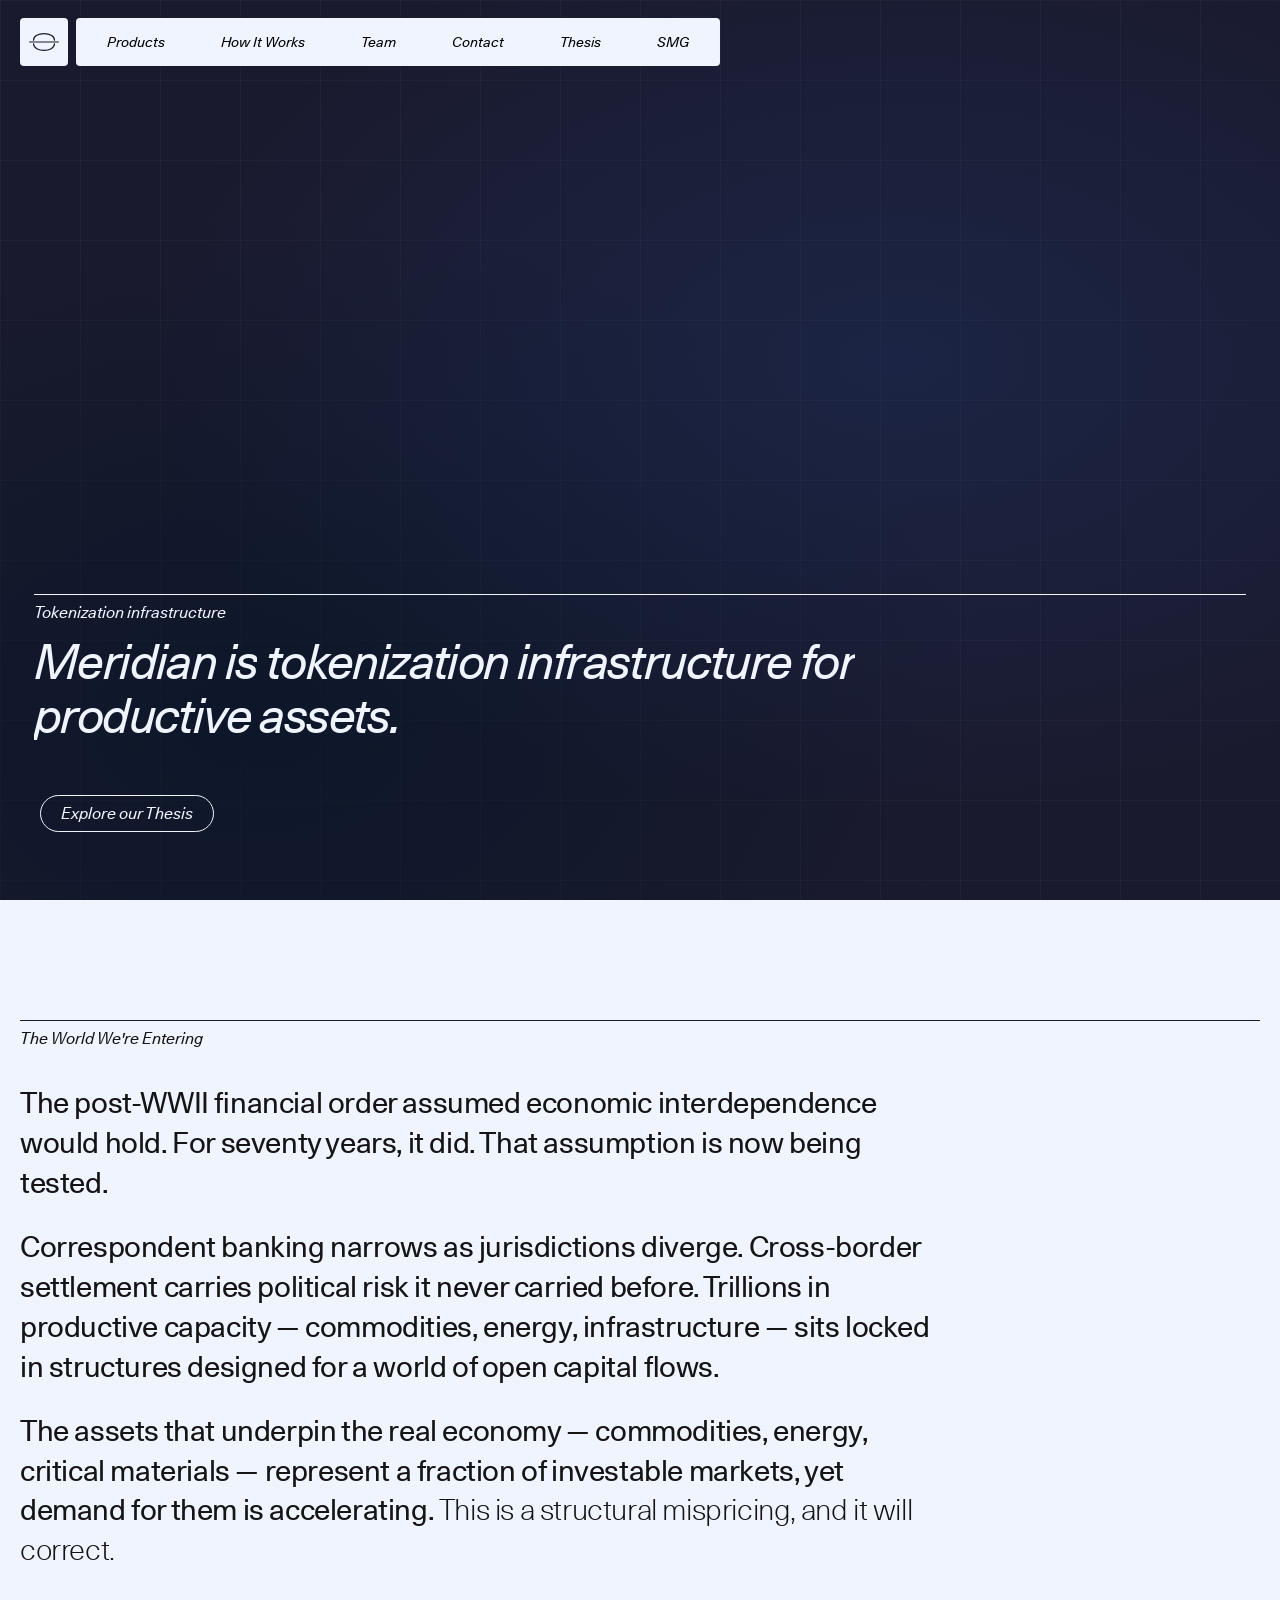
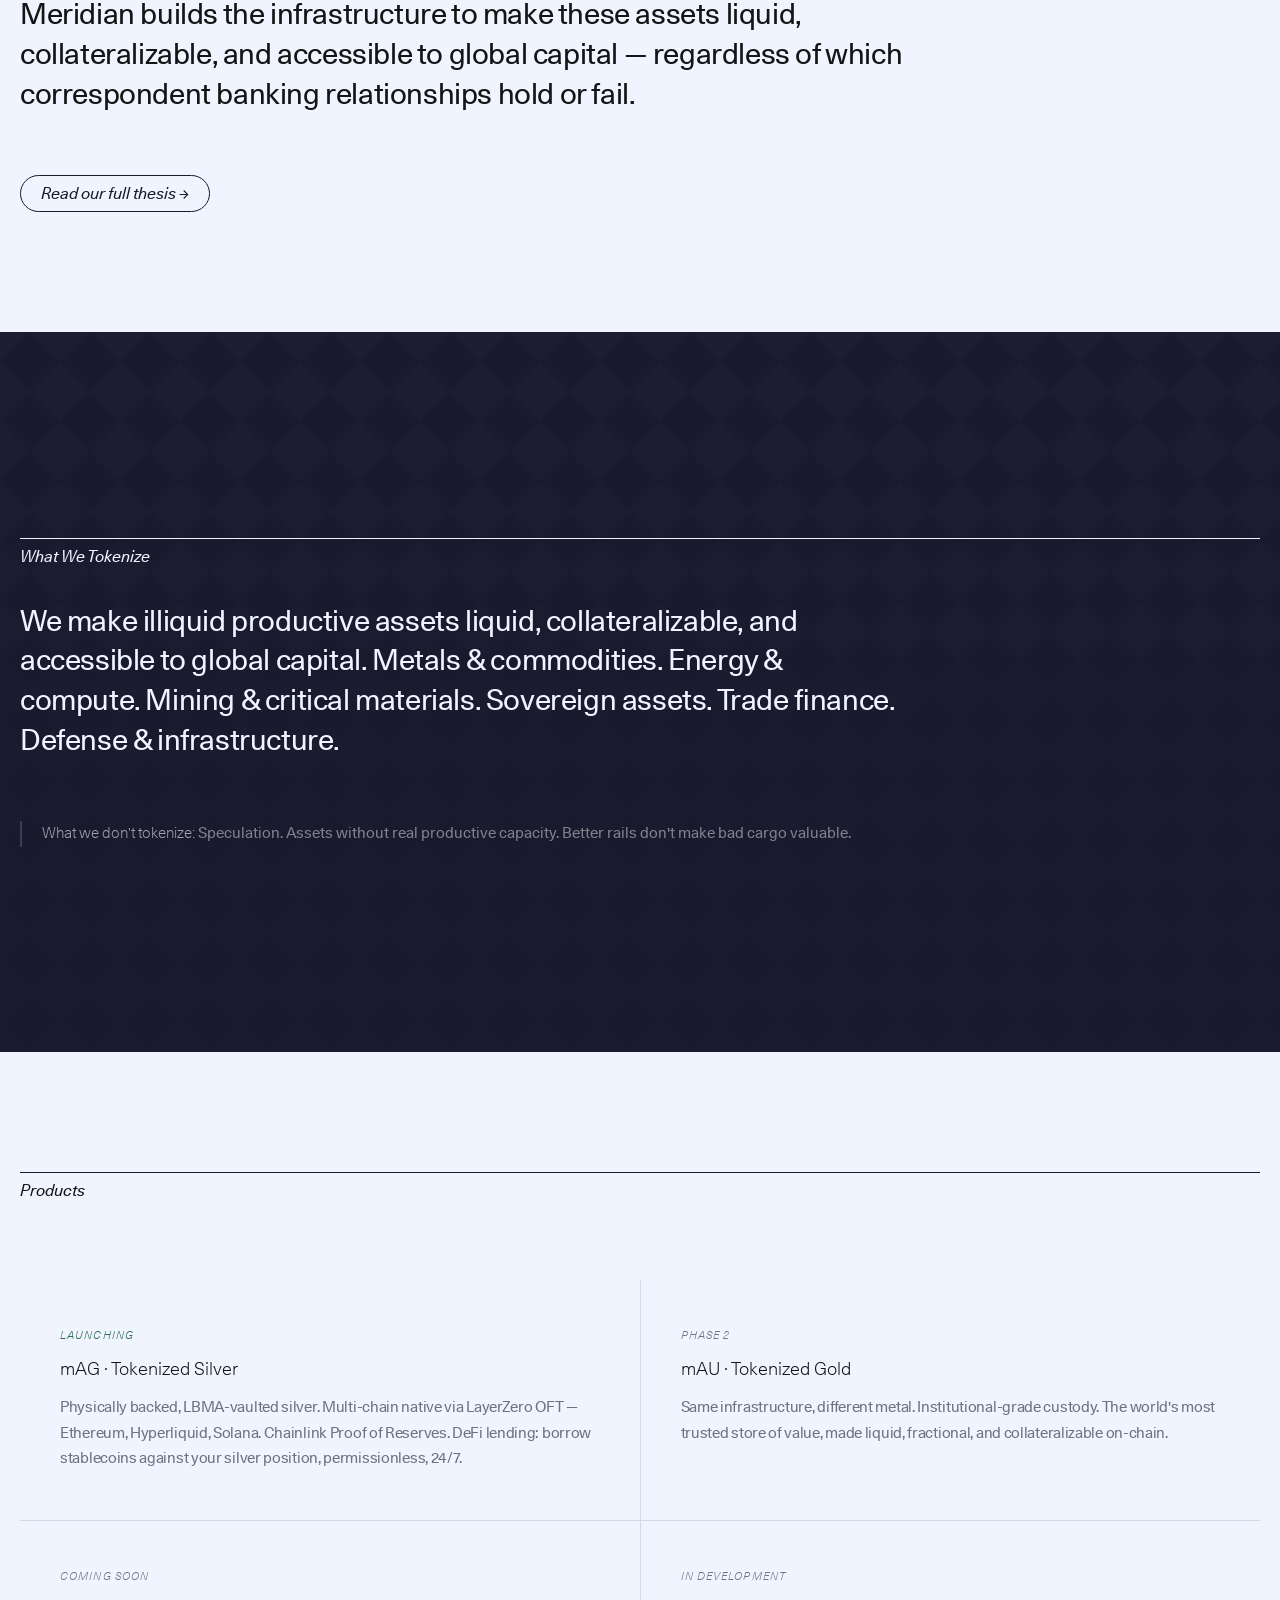
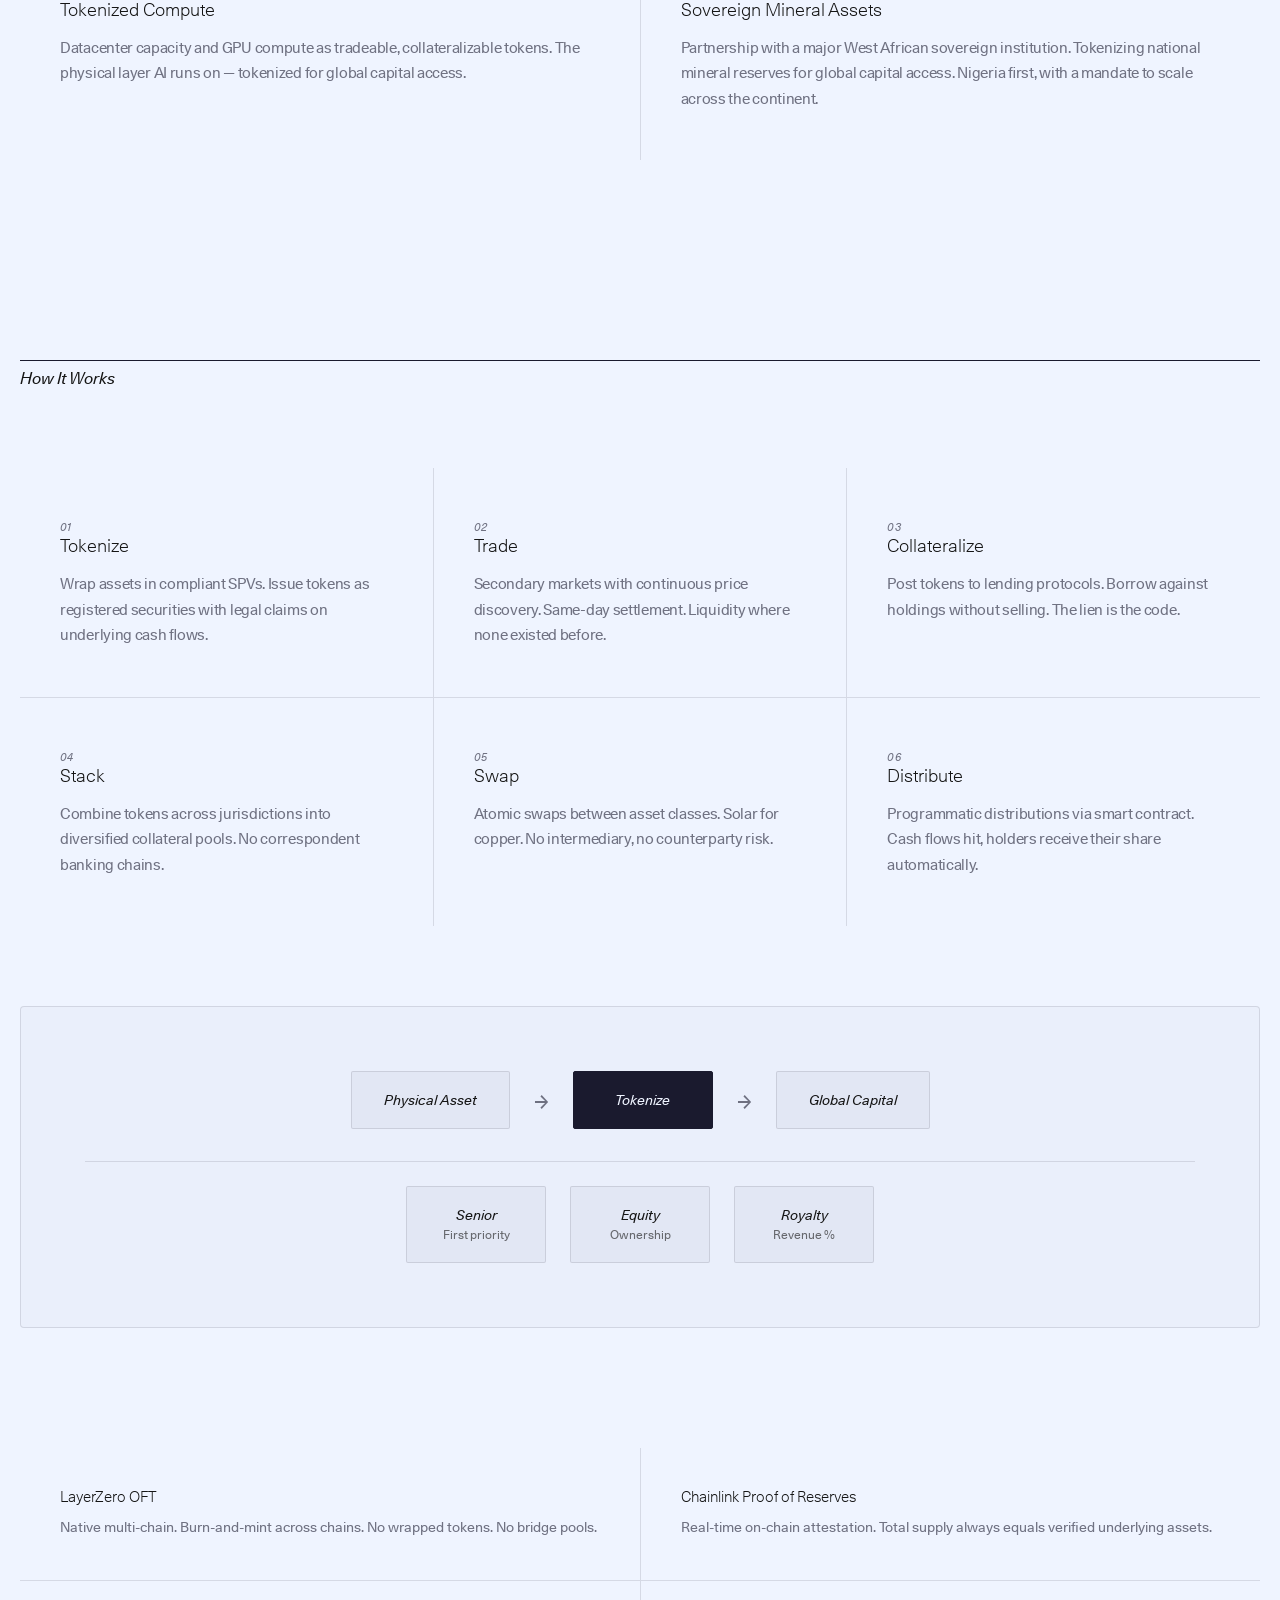
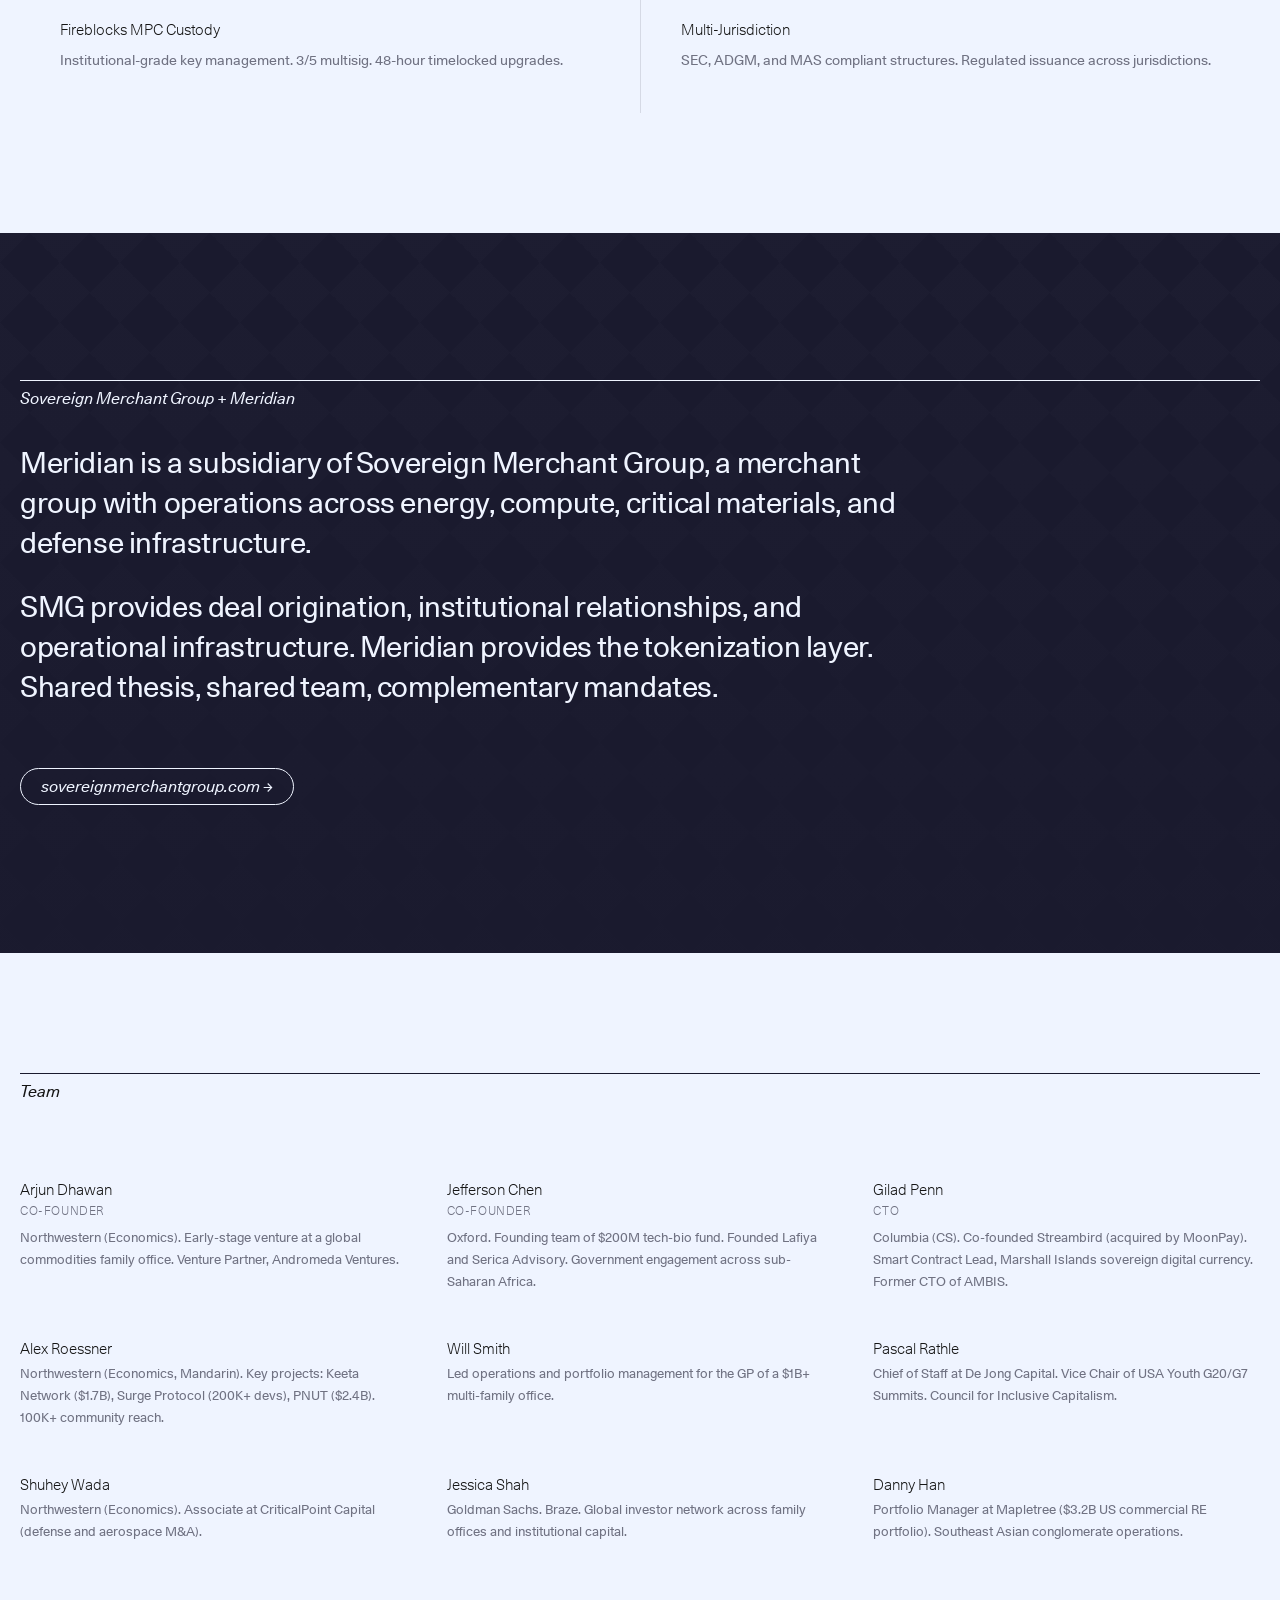
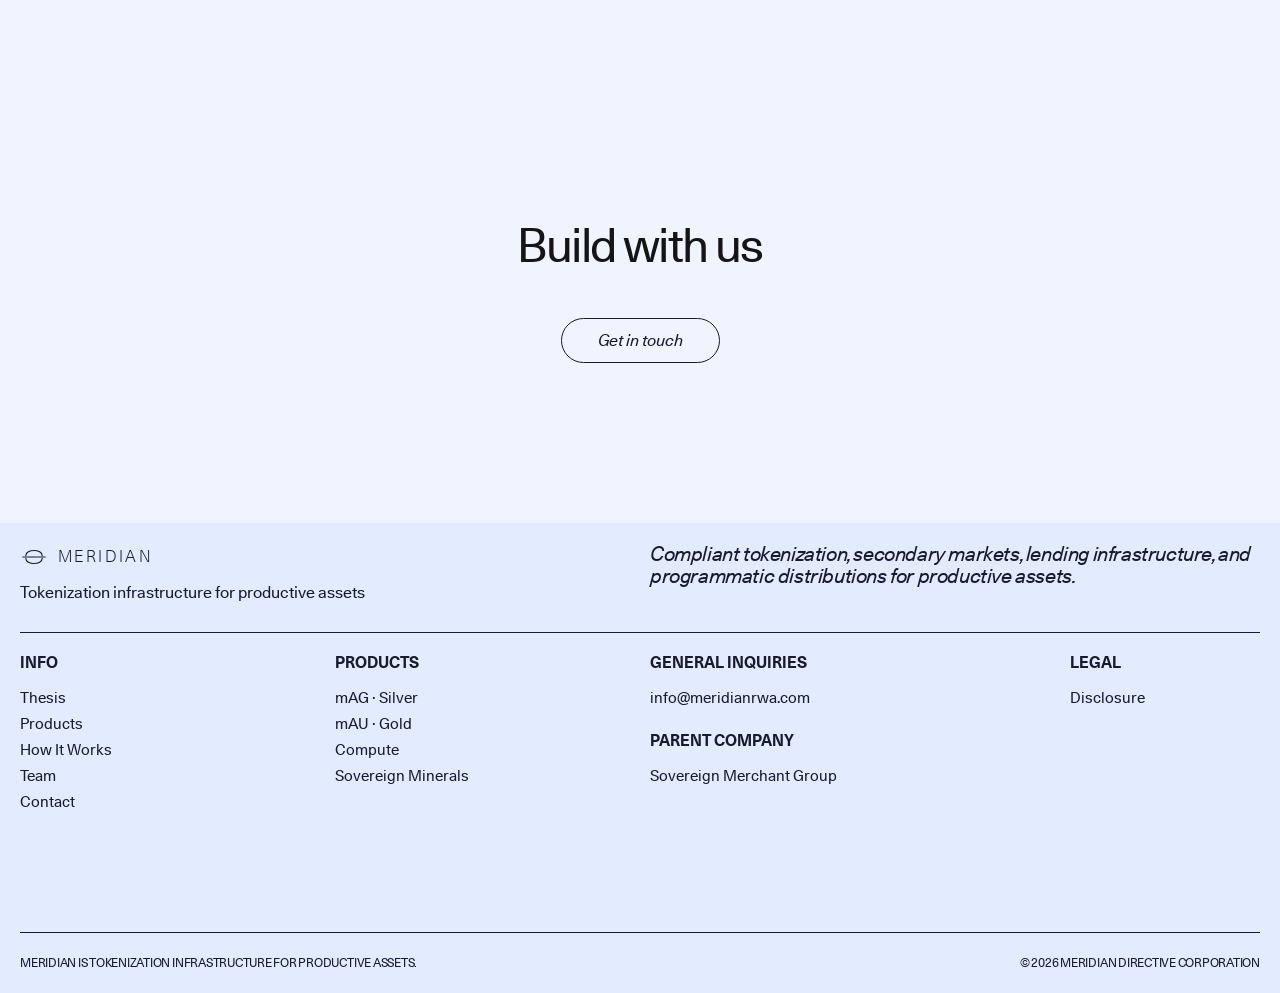
==== index.html @ 25b35306 "Revert hero to original Hypersphere style" ====
<!DOCTYPE html>
<html lang="en">
<head>
  <meta charset="UTF-8">
  <meta name="viewport" content="width=device-width, initial-scale=1.0">
  <title>Meridian — Tokenization Infrastructure for Productive Assets</title>
  <meta name="description" content="Tokenization infrastructure for productive assets. Metals, energy, compute, sovereign minerals.">
  <link rel="icon" type="image/png" sizes="32x32" href="favicon-32.png">
  <link rel="icon" type="image/png" sizes="16x16" href="favicon-16.png">
  <link rel="apple-touch-icon" sizes="180x180" href="apple-touch-icon.png">
  <style>
    /* ============================================
       FONTS — Unica 77
       ============================================ */
    @font-face { font-family: 'Unica77'; src: url('fonts/0996a2a352994ed0-s.p.woff2') format('woff2'); font-weight: 100; font-style: normal; font-display: swap; }
    @font-face { font-family: 'Unica77'; src: url('fonts/d5dada0ac482209b-s.p.woff2') format('woff2'); font-weight: 200; font-style: normal; font-display: swap; }
    @font-face { font-family: 'Unica77'; src: url('fonts/47bad734875a3c19-s.p.woff2') format('woff2'); font-weight: 300; font-style: normal; font-display: swap; }
    @font-face { font-family: 'Unica77'; src: url('fonts/66250c15a2a1c344-s.p.woff2') format('woff2'); font-weight: 400; font-style: normal; font-display: swap; }
    @font-face { font-family: 'Unica77'; src: url('fonts/e1d74c7d0918b0fb-s.p.woff2') format('woff2'); font-weight: 500; font-style: normal; font-display: swap; }
    @font-face { font-family: 'Unica77'; src: url('fonts/de2ef234a4f8c130-s.p.woff2') format('woff2'); font-weight: 600; font-style: normal; font-display: swap; }
    @font-face { font-family: 'Unica77'; src: url('fonts/9a5efdc67b5dbec6-s.p.woff2') format('woff2'); font-weight: 700; font-style: normal; font-display: swap; }
    @font-face { font-family: 'Unica77'; src: url('fonts/8b2ebf7941874321-s.p.woff2') format('woff2'); font-weight: 800; font-style: normal; font-display: swap; }

    /* ============================================
       CSS VARIABLES
       ============================================ */
    :root {
      --color-bg: #eff4ff;
      --color-bg-alt: #e2ebff;
      --color-accent: #1a1a2e;
      --color-accent-light: rgba(26, 26, 46, 0.15);
      --color-text: #151515;
      --color-text-secondary: rgba(26, 26, 46, 0.6);
      --color-white: #eff4ff;
      --color-border: rgba(26, 26, 46, 0.12);
      --z-header: 10;
    }

    /* ============================================
       RESET & BASE
       ============================================ */
    *, *::before, *::after { margin: 0; padding: 0; box-sizing: border-box; }
    html { font-size: 16px; scroll-behavior: smooth; -webkit-text-size-adjust: 100%; }
    body {
      font-family: 'Unica77', -apple-system, BlinkMacSystemFont, 'Segoe UI', sans-serif;
      background-color: var(--color-bg);
      color: var(--color-text);
      -webkit-font-smoothing: antialiased;
      -moz-osx-font-smoothing: grayscale;
      font-feature-settings: "calt" 1, "rlig" 1, "kern" 1, "liga" 1;
      overflow-x: hidden;
    }
    ::selection { background: var(--color-accent-light); }
    a { color: inherit; text-decoration: none; }
    ul, ol { list-style: none; }
    img, svg { display: block; max-width: 100%; }

    /* ============================================
       LOADER
       ============================================ */
    .loader {
      z-index: 100; opacity: 1; position: fixed; top: 0; left: 0;
      width: 100%; height: 100%; background-color: var(--color-bg);
      pointer-events: all; transition: opacity 0.4s ease-in-out;
    }
    .loader.loaded { pointer-events: none; opacity: 0; }

    /* ============================================
       NAVIGATION (Hypersphere-style)
       ============================================ */
    .header-cont {
      z-index: var(--z-header); top: 18px; left: 20px; right: 20px;
      position: fixed; display: flex; justify-content: space-between;
      max-width: calc(100vw - 40px);
    }
    nav.navigation {
      width: 100%; line-height: 90%; text-transform: capitalize;
      display: flex; mix-blend-mode: difference; gap: 0.5rem;
      font-size: 14px; opacity: 0; transform: translateY(-30%);
      animation: navSlideIn 0.6s ease forwards; animation-delay: 0.8s;
    }
    @keyframes navSlideIn { to { opacity: 1; transform: translateY(0); } }

    .logo-holder a { display: flex; align-items: center; gap: 0; }
    .logo-box {
      height: 48px; width: 48px; display: flex; align-items: center;
      justify-content: center; background: var(--color-white);
      border-radius: 4px; overflow: hidden;
    }
    .logo-box svg { width: 36px; height: 36px; }

    .nav-list {
      display: flex; padding: 3px; border-radius: 4px;
      background: var(--color-white); position: relative;
    }
    .nav-list li {
      position: relative; z-index: 10; margin-right: 0; border-radius: 4px;
      color: #000; transition: color 0.3s ease-in-out, background 0.3s ease-in-out;
    }
    .nav-list li:hover { color: var(--color-white); background: rgba(0,0,0,0.2); transition: unset; }
    .nav-list li a {
      height: 42px; padding: 0 28px; border-radius: 4px;
      display: flex; align-items: center; justify-content: center; white-space: nowrap;
    }

    /* ============================================
       HERO SECTION
       ============================================ */
    .hero {
      position: relative; height: 100vh; width: 100%;
      display: flex; flex-direction: column; justify-content: flex-end;
      padding: 0 20px 48px; color: var(--color-white); overflow: hidden;
    }
    .hero-bg {
      position: absolute; top: 0; left: 0; width: 100%; height: 100%;
      z-index: 0; background-color: var(--color-accent);
    }
    .hero-bg::before {
      content: ''; position: absolute; top: 0; left: 0; width: 100%; height: 100%;
      background-image:
        linear-gradient(rgba(255,255,255,0.03) 1px, transparent 1px),
        linear-gradient(90deg, rgba(255,255,255,0.03) 1px, transparent 1px);
      background-size: 80px 80px;
      animation: gridShift 30s linear infinite;
    }
    .hero-bg::after {
      content: ''; position: absolute; top: 0; left: 0; width: 100%; height: 100%;
      background: radial-gradient(ellipse at 70% 40%, rgba(30, 60, 120, 0.3) 0%, transparent 60%),
                  radial-gradient(ellipse at 20% 80%, rgba(10, 22, 40, 0.8) 0%, transparent 50%);
    }
    @keyframes gridShift { 0% { transform: translate(0, 0); } 100% { transform: translate(80px, 80px); } }

    .hero-content { position: relative; z-index: 1; }
    .hero-title-cont { margin-bottom: 48px; }
    .hero-title {
      max-width: 34ch; margin: 14px 14px 18px; font-weight: 400;
      line-height: 100%; letter-spacing: -1.6px; font-size: 34px;
    }
    @media screen and (min-width: 768px) { .hero-title { font-size: calc(2.7083vw + 13.2px); } }
    @media screen and (min-width: 1728px) { .hero-title { font-size: 60px; } }

    .hero-cta {
      display: block; font-weight: 400; font-size: 1rem; width: fit-content;
      white-space: nowrap; padding: 8px 20px; margin: 20px;
      border: 1px solid var(--color-white); border-radius: 2.5rem;
      color: var(--color-white); transition: background 0.3s ease, color 0.3s ease;
    }
    .hero-cta:hover { background: var(--color-white); color: var(--color-accent); }

    .hero-divider { margin-bottom: 1rem; padding: 0 14px; }
    .hero-divider .line {
      width: 100%; height: 1px; background-color: var(--color-white);
      margin-bottom: 0.5rem; transform-origin: left; transform: scaleX(0);
      animation: lineGrow 1s ease forwards; animation-delay: 1s;
    }
    .hero-divider span {
      font-size: 1rem; font-weight: 400; color: var(--color-white);
      opacity: 0; animation: fadeIn 0.6s ease forwards; animation-delay: 1.4s;
    }
    @keyframes lineGrow { to { transform: scaleX(1); } }
    @keyframes fadeIn { to { opacity: 1; } }

    .hero-title .word { display: inline-block; overflow: hidden; }
    .hero-title .word-inner { display: inline-block; transform: translateY(110%); animation: wordSlideUp 0.7s ease forwards; }
    .hero-title .word-inner.d1 { animation-delay: 1.0s; }
    .hero-title .word-inner.d2 { animation-delay: 1.1s; }
    .hero-title .word-inner.d3 { animation-delay: 1.15s; }
    .hero-title .word-inner.d4 { animation-delay: 1.2s; }
    .hero-title .word-inner.d5 { animation-delay: 1.25s; }
    .hero-title .word-inner.d6 { animation-delay: 1.3s; }
    .hero-title .word-inner.d7 { animation-delay: 1.35s; }
    @keyframes wordSlideUp { to { transform: translateY(0); } }

    /* ============================================
       MISSION / THESIS SECTIONS (light bg)
       ============================================ */
    .mission-section { padding: 120px 20px; background-color: var(--color-bg); }
    .mission-grid {
      display: grid; grid-template-columns: repeat(12, 1fr);
      grid-gap: 20px; max-width: 1728px; margin: 0 auto;
    }
    .mission-divider { grid-column: 1 / 13; margin-bottom: 1rem; }
    .mission-divider .line {
      width: 100%; height: 1px; background-color: var(--color-accent);
      margin-bottom: 0.5rem; transform-origin: left; transform: scaleX(0);
      transition: transform 1s ease;
    }
    .mission-divider.visible .line { transform: scaleX(1); }
    .mission-divider span { font-size: 1rem; font-weight: 400; text-transform: capitalize; }

    .mission-text {
      grid-column: 1 / 10; font-size: 20px; font-weight: 300;
      line-height: 140%; letter-spacing: -0.4px; color: var(--color-text);
    }
    @media screen and (min-width: 768px) { .mission-text { font-size: calc(1.6667vw + 7.2px); } }
    @media screen and (min-width: 1728px) { .mission-text { font-size: 36px; } }

    .mission-text p { margin-bottom: 24px; }
    .mission-text p:last-child { margin-bottom: 0; }
    .mission-text strong { font-weight: 500; }

    .mission-cta {
      display: inline-block; font-weight: 400; font-size: 1rem; width: fit-content;
      white-space: nowrap; padding: 8px 20px; margin-top: 20px;
      border: 1px solid var(--color-accent); border-radius: 2.5rem;
      color: var(--color-accent); transition: background 0.3s ease, color 0.3s ease;
    }
    .mission-cta:hover { background: var(--color-accent); color: var(--color-white); }

    /* ============================================
       FULL-BLEED DARK SECTIONS
       ============================================ */
    .image-section {
      position: relative; min-height: 80vh; width: 100%;
      display: flex; align-items: center; color: var(--color-white);
      padding: 100px 20px; overflow: hidden;
    }
    .image-section-bg {
      position: absolute; top: 0; left: 0; width: 100%; height: 100%;
      z-index: 0; background-color: var(--color-accent);
      background-image:
        linear-gradient(135deg, rgba(255,255,255,0.02) 25%, transparent 25%),
        linear-gradient(225deg, rgba(255,255,255,0.02) 25%, transparent 25%),
        linear-gradient(315deg, rgba(255,255,255,0.02) 25%, transparent 25%),
        linear-gradient(45deg, rgba(255,255,255,0.02) 25%, transparent 25%);
      background-size: 60px 60px;
    }
    .image-section-bg::after {
      content: ''; position: absolute; top: 0; left: 0; width: 100%; height: 100%;
      background: linear-gradient(180deg, rgba(26, 26, 46, 0.3) 0%, rgba(26, 26, 46, 0.9) 100%);
    }
    .image-section-content { position: relative; z-index: 1; width: 100%; }
    .image-section .mission-divider .line { background-color: var(--color-white); }
    .image-section .mission-divider span { color: var(--color-white); }
    .image-section .mission-text {
      color: var(--color-white); max-width: 52ch;
      font-size: 20px; font-weight: 300; line-height: 140%;
    }
    @media screen and (min-width: 768px) { .image-section .mission-text { font-size: calc(1.6667vw + 7.2px); } }
    @media screen and (min-width: 1728px) { .image-section .mission-text { font-size: 36px; } }
    .image-section .mission-cta { border-color: var(--color-white); color: var(--color-white); }
    .image-section .mission-cta:hover { background: var(--color-white); color: var(--color-accent); }

    .dont-tokenize {
      grid-column: 1 / 10; margin-top: 40px;
      font-size: 15px; font-weight: 300; color: rgba(255,255,255,0.45);
      line-height: 1.7; border-left: 2px solid rgba(255,255,255,0.15); padding-left: 20px;
    }
    .dont-tokenize strong { font-weight: 500; color: rgba(255,255,255,0.6); }

    /* ============================================
       PRODUCTS GRID (2x2)
       ============================================ */
    .products-section { padding: 120px 20px 80px; background-color: var(--color-bg); }
    .products-header { max-width: 1728px; margin: 0 auto 80px; }
    .products-grid {
      display: grid; grid-template-columns: repeat(2, 1fr);
      gap: 1px; background: var(--color-border);
      max-width: 1728px; margin: 0 auto;
    }
    .product-card {
      background: var(--color-bg); padding: 48px 40px;
      opacity: 0; transform: translateY(30px);
      transition: opacity 0.6s ease, transform 0.6s ease;
    }
    .product-card.visible { opacity: 1; transform: none; }
    .product-status {
      font-size: 0.6875rem; font-weight: 600; letter-spacing: 0.1em;
      text-transform: uppercase; margin-bottom: 16px;
      color: var(--color-text-secondary);
    }
    .product-status.live { color: #2d6a4f; }
    .product-card h3 { font-size: 1.125rem; font-weight: 500; margin-bottom: 16px; color: var(--color-text); }
    .product-card p {
      font-size: 15px; font-weight: 300; color: var(--color-text-secondary);
      line-height: 1.7; letter-spacing: -0.3px;
    }

    /* ============================================
       CAPABILITIES GRID (3-col)
       ============================================ */
    .capabilities-section { padding: 120px 20px 80px; background-color: var(--color-bg); }
    .capabilities-header { max-width: 1728px; margin: 0 auto 80px; }
    .capabilities-grid {
      display: grid; grid-template-columns: repeat(3, 1fr);
      gap: 1px; background: var(--color-border);
      max-width: 1728px; margin: 0 auto;
    }
    .capability-card {
      background: var(--color-bg); padding: 48px 40px;
      opacity: 0; transform: translateY(30px);
      transition: opacity 0.6s ease, transform 0.6s ease;
    }
    .capability-card.visible { opacity: 1; transform: none; }
    .capability-num {
      font-size: 0.6875rem; font-weight: 400; color: var(--color-text-secondary);
      margin-bottom: 32px; letter-spacing: 0.02em;
    }
    .capability-card h3 { font-size: 1.125rem; font-weight: 500; margin-bottom: 16px; color: var(--color-text); }
    .capability-card p {
      font-size: 15px; font-weight: 300; color: var(--color-text-secondary);
      line-height: 1.7; letter-spacing: -0.3px;
    }

    /* ============================================
       FLOW DIAGRAM
       ============================================ */
    .flow-section { padding: 0 20px 120px; background-color: var(--color-bg); }
    .flow-box {
      max-width: 1728px; margin: 0 auto; padding: 64px;
      background: rgba(26, 26, 46, 0.02); border: 1px solid var(--color-border); border-radius: 4px;
    }
    .flow-row {
      display: flex; align-items: center; justify-content: center;
      gap: 24px; margin-bottom: 32px;
    }
    .flow-row:last-child { margin-bottom: 0; }
    .flow-node {
      padding: 20px 32px; background: rgba(26, 26, 46, 0.03);
      border: 1px solid var(--color-border); border-radius: 2px;
      font-size: 0.875rem; font-weight: 400; text-align: center; min-width: 140px;
    }
    .flow-node.primary { background: var(--color-accent); color: var(--color-white); border-color: var(--color-accent); }
    .flow-node small { display: block; font-size: 0.75rem; font-weight: 300; opacity: 0.6; margin-top: 4px; }
    .flow-arrow { color: var(--color-text-secondary); font-size: 1.5rem; }
    .flow-line { width: 100%; height: 1px; background: var(--color-border); margin: 24px 0; }

    /* ============================================
       ARCHITECTURE GRID (2x2)
       ============================================ */
    .arch-section { padding: 0 20px 120px; background-color: var(--color-bg); }
    .arch-grid {
      display: grid; grid-template-columns: repeat(2, 1fr);
      gap: 1px; background: var(--color-border);
      max-width: 1728px; margin: 0 auto;
    }
    .arch-card {
      background: var(--color-bg); padding: 40px;
      opacity: 0; transform: translateY(20px);
      transition: opacity 0.6s ease, transform 0.6s ease;
    }
    .arch-card.visible { opacity: 1; transform: none; }
    .arch-card h3 { font-size: 0.9375rem; font-weight: 500; margin-bottom: 10px; color: var(--color-text); }
    .arch-card p { font-size: 14px; font-weight: 300; color: var(--color-text-secondary); line-height: 1.7; }

    /* ============================================
       TEAM GRID (3-col)
       ============================================ */
    .team-section { padding: 120px 20px; background-color: var(--color-bg); }
    .team-header { max-width: 1728px; margin: 0 auto 80px; }
    .team-grid {
      display: grid; grid-template-columns: repeat(3, 1fr);
      gap: 48px 40px; max-width: 1728px; margin: 0 auto;
    }
    .team-member { opacity: 0; transform: translateY(20px); transition: opacity 0.6s ease, transform 0.6s ease; }
    .team-member.visible { opacity: 1; transform: none; }
    .team-member h3 { font-size: 0.9375rem; font-weight: 500; color: var(--color-text); margin-bottom: 4px; }
    .team-member .team-title { font-size: 0.75rem; font-weight: 500; color: var(--color-text-secondary); margin-bottom: 8px; text-transform: uppercase; letter-spacing: 0.05em; }
    .team-member p { font-size: 0.8125rem; font-weight: 300; line-height: 1.7; color: var(--color-text-secondary); }

    /* ============================================
       CTA SECTION
       ============================================ */
    .cta-section { padding: 160px 20px; text-align: center; background-color: var(--color-bg); }
    .cta-section h2 { font-size: 34px; font-weight: 300; letter-spacing: -1.6px; line-height: 100%; margin-bottom: 48px; }
    @media screen and (min-width: 768px) { .cta-section h2 { font-size: calc(3.75vw - 0.8px); } }
    @media screen and (min-width: 1728px) { .cta-section h2 { font-size: 64px; } }
    .cta-button {
      display: inline-block; font-weight: 400; font-size: 1rem;
      padding: 12px 36px; border: 1px solid var(--color-accent);
      border-radius: 2.5rem; color: var(--color-accent);
      transition: background 0.3s ease, color 0.3s ease;
    }
    .cta-button:hover { background: var(--color-accent); color: var(--color-white); }

    /* ============================================
       FOOTER (Hypersphere-style)
       ============================================ */
    .footer {
      padding: 0 20px; background-color: var(--color-bg-alt);
      color: var(--color-accent); display: flex; flex-direction: column;
    }
    .footer-top {
      padding: 20px 0; display: grid; grid-template-columns: repeat(12, 1fr);
      grid-gap: 20px; border-bottom: 1px solid var(--color-accent);
    }
    .footer-logo-area {
      grid-column: 1 / 7; font-weight: 300; font-size: 24px;
      display: flex; align-items: flex-start; flex-direction: column; gap: 12px;
    }
    .footer-logo-area .footer-logo-box { display: flex; align-items: center; gap: 10px; }
    .footer-logo-area .footer-logo-box svg { width: 28px; height: 28px; }
    .footer-logo-area .footer-logo-text { font-size: 1rem; font-weight: 500; letter-spacing: 0.15em; }
    .footer-logo-area p { font-size: 16px; font-weight: 300; line-height: 130%; }

    .footer-newsletter {
      padding-bottom: 0.25em; display: flex; justify-content: flex-end;
      align-items: flex-start; flex-direction: column;
      grid-column: 7 / 13; font-size: 20px; font-weight: 400;
    }
    .footer-newsletter p { margin-bottom: 20px; font-size: 20px; line-height: 110%; letter-spacing: -0.4px; }

    .footer-links-grid {
      min-height: 300px; padding-top: 20px; border-bottom: 1px solid var(--color-accent);
      display: grid; grid-template-columns: repeat(12, 1fr); grid-gap: 20px;
    }
    .footer-links-header { text-transform: uppercase; margin-bottom: 1rem; font-size: 16px; font-weight: 700; }
    .footer-links-grid a {
      display: inline-block; position: relative; font-size: 15px; font-weight: 300;
    }
    .footer-links-grid a::before {
      content: ''; position: absolute; display: block; width: 100%; height: 1px;
      bottom: 0; left: 0; background-color: var(--color-accent);
      transform: scaleX(0); transition: transform 0.3s ease; transform-origin: top left;
    }
    .footer-links-grid a:hover::before { transform: scaleX(1); }
    .footer-links-grid ul li { margin-bottom: 7px; }
    .footer-col-info { grid-column: 1 / 3; }
    .footer-col-resources { grid-column: 4 / 6; }
    .footer-col-contact { grid-column: 7 / 10; }
    .footer-col-legal { grid-column: 11 / 13; }

    .footer-meta {
      height: 60px; display: flex; flex-direction: row; align-items: center;
      justify-content: space-between; font-size: 12px; font-weight: 300;
      letter-spacing: -0.24px; text-transform: uppercase;
    }

    /* ============================================
       SCROLL REVEAL
       ============================================ */
    .reveal { opacity: 0; transform: translateY(30px); transition: opacity 0.8s ease, transform 0.8s ease; }
    .reveal.visible { opacity: 1; transform: none; }
    .reveal-delay-1 { transition-delay: 0.1s; }
    .reveal-delay-2 { transition-delay: 0.2s; }
    .reveal-delay-3 { transition-delay: 0.3s; }
    .reveal-delay-4 { transition-delay: 0.4s; }
    .reveal-delay-5 { transition-delay: 0.5s; }

    /* ============================================
       RESPONSIVE
       ============================================ */
    @media (max-width: 1024px) {
      .header-cont { top: 10px; left: 10px; right: 10px; max-width: calc(100vw - 20px); }
      nav.navigation { width: 100%; justify-content: normal; font-size: 14px; }
      .nav-list { width: 100%; justify-content: space-between; }
      .nav-list li { width: 100%; }
      .nav-list li a { height: 34px; padding: 0 12px; font-size: 13px; }
      .footer-logo-area { grid-column: 1 / 6; font-size: 18px; }
      .footer-newsletter { grid-column: 7 / 13; }
    }
    @media (max-width: 768px) {
      .hero-title { font-size: 28px; margin: 10px 10px 14px; }
      .mission-text { grid-column: 1 / 13; font-size: 20px; }
      .dont-tokenize { grid-column: 1 / 13; }
      .image-section .mission-text { font-size: 20px; }
      .capabilities-grid { grid-template-columns: 1fr; }
      .products-grid { grid-template-columns: 1fr; }
      .arch-grid { grid-template-columns: 1fr; }
      .team-grid { grid-template-columns: 1fr; }
      .flow-box { padding: 32px; }
      .flow-row { flex-wrap: wrap; gap: 12px; }
      .flow-node { min-width: 100px; padding: 14px 20px; font-size: 0.8125rem; }
      .footer { padding: 0 10px; }
      .footer-top { grid-template-columns: repeat(5, 1fr); }
      .footer-logo-area { grid-column: 1 / 6; font-size: 6.1vw; }
      .footer-newsletter { display: none; }
      .footer-links-grid { grid-template-columns: repeat(6, 1fr); font-size: 12px; letter-spacing: -0.24px; }
      .footer-col-info { grid-column: 1 / 3; }
      .footer-col-resources { grid-column: 3 / 5; }
      .footer-col-contact { grid-column: 5 / 7; }
      .footer-col-legal { display: none; }
      .footer-links-header { margin-top: 1rem; margin-bottom: 1rem; font-weight: 500; }
      .footer-meta { font-size: 10px; line-height: 110%; }
      .cta-section { padding: 100px 20px; }
      .hero-content { display: none; }
      .mobile-header { display: block; }
      .hero { padding-bottom: 0; }
    }

    .mobile-header {
      display: none; padding: 0 10px; color: var(--color-white);
      position: absolute; bottom: 0; left: 0; right: 0;
      z-index: 1; padding-bottom: 40px;
    }
    .mobile-header h1 { font-size: 28px; font-weight: 400; line-height: 105%; letter-spacing: -0.56px; padding: 0 10px; }
  </style>
</head>
<body>

  <!-- Loader -->
  <div class="loader" id="loader"></div>

  <!-- Navigation -->
  <header class="header-cont">
    <nav class="navigation">
      <div class="logo-holder">
        <a href="/">
          <div class="logo-box">
            <svg width="36" height="36" viewBox="0 0 120 120" xmlns="http://www.w3.org/2000/svg">
              <path d="M 25 54 C 25 25, 95 25, 95 54" fill="none" stroke="#1a1a2e" stroke-width="4" stroke-linecap="round"/>
              <path d="M 25 66 C 25 95, 95 95, 95 66" fill="none" stroke="#1a1a2e" stroke-width="4" stroke-linecap="round"/>
              <line x1="12" y1="60" x2="108" y2="60" stroke="#1a1a2e" stroke-width="4" stroke-linecap="round"/>
            </svg>
          </div>
        </a>
      </div>
      <ul class="nav-list">
        <li><a href="#products">Products</a></li>
        <li><a href="#how-it-works">How It Works</a></li>
        <li><a href="#team">Team</a></li>
        <li><a href="#contact">Contact</a></li>
        <li><a href="thesis.html">Thesis</a></li>
        <li><a href="https://sovereignmerchantgroup.com" target="_blank">SMG</a></li>
      </ul>
    </nav>
  </header>

  <!-- Hero -->
  <section class="hero">
    <div class="hero-bg"></div>
    <div class="hero-content">
      <div class="hero-divider">
        <div class="line"></div>
        <span>Tokenization infrastructure</span>
      </div>
      <div class="hero-title-cont">
        <h1 class="hero-title">
          <span class="word"><span class="word-inner d1">Meridian</span></span>
          <span class="word"><span class="word-inner d2">is</span></span>
          <span class="word"><span class="word-inner d3">tokenization</span></span>
          <span class="word"><span class="word-inner d4">infrastructure</span></span>
          <span class="word"><span class="word-inner d5">for</span></span>
          <span class="word"><span class="word-inner d6">productive</span></span>
          <span class="word"><span class="word-inner d7">assets.</span></span>
        </h1>
      </div>
      <a href="#thesis" class="hero-cta">Explore our Thesis</a>
    </div>
    <div class="mobile-header">
      <h1>Meridian is tokenization infrastructure for productive assets.</h1>
    </div>
  </section>

  <!-- Thesis: The World We're Entering -->
  <section class="mission-section" id="thesis">
    <div class="mission-grid">
      <div class="mission-divider reveal" style="grid-column: 1 / 13;">
        <div class="line"></div>
        <span>The World We're Entering</span>
      </div>
      <div class="mission-text reveal" style="grid-column: 1 / 10;">
        <p>The post-WWII financial order assumed economic interdependence would hold. For seventy years, it did. That assumption is now being tested.</p>
        <p>Correspondent banking narrows as jurisdictions diverge. Cross-border settlement carries political risk it never carried before. Trillions in productive capacity — commodities, energy, infrastructure — sits locked in structures designed for a world of open capital flows.</p>
        <p>The assets that underpin the real economy — commodities, energy, critical materials — represent a fraction of investable markets, yet demand for them is accelerating. <strong>This is a structural mispricing, and it will correct.</strong></p>
        <p>Meridian builds the infrastructure to make these assets liquid, collateralizable, and accessible to global capital — regardless of which correspondent banking relationships hold or fail.</p>
      </div>
      <div style="grid-column: 1 / 13; margin-top: 20px;" class="reveal reveal-delay-2">
        <a href="thesis.html" class="mission-cta">Read our full thesis →</a>
      </div>
    </div>
  </section>

  <!-- What We Tokenize (dark full-bleed) -->
  <section class="image-section" id="tokenize">
    <div class="image-section-bg"></div>
    <div class="image-section-content">
      <div class="mission-grid">
        <div class="mission-divider reveal" style="grid-column: 1 / 13;">
          <div class="line"></div>
          <span>What We Tokenize</span>
        </div>
        <div class="mission-text reveal" style="grid-column: 1 / 10;">
          We make illiquid productive assets liquid, collateralizable, and accessible to global capital. Metals &amp; commodities. Energy &amp; compute. Mining &amp; critical materials. Sovereign assets. Trade finance. Defense &amp; infrastructure.
        </div>
        <div class="dont-tokenize reveal reveal-delay-2">
          <strong>What we don't tokenize:</strong> Speculation. Assets without real productive capacity. Better rails don't make bad cargo valuable.
        </div>
      </div>
    </div>
  </section>

  <!-- Products -->
  <section class="products-section" id="products">
    <div class="products-header">
      <div class="mission-divider reveal">
        <div class="line" style="background-color: var(--color-accent);"></div>
        <span>Products</span>
      </div>
    </div>
    <div class="products-grid">
      <div class="product-card reveal">
        <div class="product-status live">Launching</div>
        <h3>mAG · Tokenized Silver</h3>
        <p>Physically backed, LBMA-vaulted silver. Multi-chain native via LayerZero OFT — Ethereum, Hyperliquid, Solana. Chainlink Proof of Reserves. DeFi lending: borrow stablecoins against your silver position, permissionless, 24/7.</p>
      </div>
      <div class="product-card reveal reveal-delay-1">
        <div class="product-status">Phase 2</div>
        <h3>mAU · Tokenized Gold</h3>
        <p>Same infrastructure, different metal. Institutional-grade custody. The world's most trusted store of value, made liquid, fractional, and collateralizable on-chain.</p>
      </div>
      <div class="product-card reveal reveal-delay-2">
        <div class="product-status">Coming Soon</div>
        <h3>Tokenized Compute</h3>
        <p>Datacenter capacity and GPU compute as tradeable, collateralizable tokens. The physical layer AI runs on — tokenized for global capital access.</p>
      </div>
      <div class="product-card reveal reveal-delay-3">
        <div class="product-status">In Development</div>
        <h3>Sovereign Mineral Assets</h3>
        <p>Partnership with a major West African sovereign institution. Tokenizing national mineral reserves for global capital access. Nigeria first, with a mandate to scale across the continent.</p>
      </div>
    </div>
  </section>

  <!-- How It Works -->
  <section class="capabilities-section" id="how-it-works">
    <div class="capabilities-header">
      <div class="mission-divider reveal">
        <div class="line" style="background-color: var(--color-accent);"></div>
        <span>How It Works</span>
      </div>
    </div>
    <div class="capabilities-grid">
      <div class="capability-card reveal">
        <span class="capability-num">01</span>
        <h3>Tokenize</h3>
        <p>Wrap assets in compliant SPVs. Issue tokens as registered securities with legal claims on underlying cash flows.</p>
      </div>
      <div class="capability-card reveal reveal-delay-1">
        <span class="capability-num">02</span>
        <h3>Trade</h3>
        <p>Secondary markets with continuous price discovery. Same-day settlement. Liquidity where none existed before.</p>
      </div>
      <div class="capability-card reveal reveal-delay-2">
        <span class="capability-num">03</span>
        <h3>Collateralize</h3>
        <p>Post tokens to lending protocols. Borrow against holdings without selling. The lien is the code.</p>
      </div>
      <div class="capability-card reveal reveal-delay-3">
        <span class="capability-num">04</span>
        <h3>Stack</h3>
        <p>Combine tokens across jurisdictions into diversified collateral pools. No correspondent banking chains.</p>
      </div>
      <div class="capability-card reveal reveal-delay-4">
        <span class="capability-num">05</span>
        <h3>Swap</h3>
        <p>Atomic swaps between asset classes. Solar for copper. No intermediary, no counterparty risk.</p>
      </div>
      <div class="capability-card reveal reveal-delay-5">
        <span class="capability-num">06</span>
        <h3>Distribute</h3>
        <p>Programmatic distributions via smart contract. Cash flows hit, holders receive their share automatically.</p>
      </div>
    </div>
  </section>

  <!-- Flow Diagram -->
  <section class="flow-section">
    <div class="flow-box reveal">
      <div class="flow-row">
        <div class="flow-node">Physical Asset</div>
        <span class="flow-arrow">→</span>
        <div class="flow-node primary">Tokenize</div>
        <span class="flow-arrow">→</span>
        <div class="flow-node">Global Capital</div>
      </div>
      <div class="flow-line"></div>
      <div class="flow-row">
        <div class="flow-node">Senior<small>First priority</small></div>
        <div class="flow-node">Equity<small>Ownership</small></div>
        <div class="flow-node">Royalty<small>Revenue %</small></div>
      </div>
    </div>
  </section>

  <!-- Architecture -->
  <section class="arch-section">
    <div class="arch-grid">
      <div class="arch-card reveal">
        <h3>LayerZero OFT</h3>
        <p>Native multi-chain. Burn-and-mint across chains. No wrapped tokens. No bridge pools.</p>
      </div>
      <div class="arch-card reveal reveal-delay-1">
        <h3>Chainlink Proof of Reserves</h3>
        <p>Real-time on-chain attestation. Total supply always equals verified underlying assets.</p>
      </div>
      <div class="arch-card reveal reveal-delay-2">
        <h3>Fireblocks MPC Custody</h3>
        <p>Institutional-grade key management. 3/5 multisig. 48-hour timelocked upgrades.</p>
      </div>
      <div class="arch-card reveal reveal-delay-3">
        <h3>Multi-Jurisdiction</h3>
        <p>SEC, ADGM, and MAS compliant structures. Regulated issuance across jurisdictions.</p>
      </div>
    </div>
  </section>

  <!-- SMG + Meridian (dark full-bleed) -->
  <section class="image-section">
    <div class="image-section-bg"></div>
    <div class="image-section-content">
      <div class="mission-grid">
        <div class="mission-divider reveal" style="grid-column: 1 / 13;">
          <div class="line"></div>
          <span>Sovereign Merchant Group + Meridian</span>
        </div>
        <div class="mission-text reveal" style="grid-column: 1 / 10;">
          <p>Meridian is a subsidiary of Sovereign Merchant Group, a merchant group with operations across energy, compute, critical materials, and defense infrastructure.</p>
          <p>SMG provides deal origination, institutional relationships, and operational infrastructure. Meridian provides the tokenization layer. Shared thesis, shared team, complementary mandates.</p>
        </div>
        <div style="grid-column: 1 / 13; margin-top: 20px;" class="reveal reveal-delay-2">
          <a href="https://sovereignmerchantgroup.com" target="_blank" class="mission-cta">sovereignmerchantgroup.com →</a>
        </div>
      </div>
    </div>
  </section>

  <!-- Team -->
  <section class="team-section" id="team">
    <div class="team-header">
      <div class="mission-divider reveal">
        <div class="line" style="background-color: var(--color-accent);"></div>
        <span>Team</span>
      </div>
    </div>
    <div class="team-grid">
      <div class="team-member reveal">
        <h3>Arjun Dhawan</h3>
        <div class="team-title">Co-founder</div>
        <p>Northwestern (Economics). Early-stage venture at a global commodities family office. Venture Partner, Andromeda Ventures.</p>
      </div>
      <div class="team-member reveal reveal-delay-1">
        <h3>Jefferson Chen</h3>
        <div class="team-title">Co-founder</div>
        <p>Oxford. Founding team of $200M tech-bio fund. Founded Lafiya and Serica Advisory. Government engagement across sub-Saharan Africa.</p>
      </div>
      <div class="team-member reveal reveal-delay-2">
        <h3>Gilad Penn</h3>
        <div class="team-title">CTO</div>
        <p>Columbia (CS). Co-founded Streambird (acquired by MoonPay). Smart Contract Lead, Marshall Islands sovereign digital currency. Former CTO of AMBIS.</p>
      </div>
      <div class="team-member reveal reveal-delay-3">
        <h3>Alex Roessner</h3>
        <p>Northwestern (Economics, Mandarin). Key projects: Keeta Network ($1.7B), Surge Protocol (200K+ devs), PNUT ($2.4B). 100K+ community reach.</p>
      </div>
      <div class="team-member reveal reveal-delay-4">
        <h3>Will Smith</h3>
        <p>Led operations and portfolio management for the GP of a $1B+ multi-family office.</p>
      </div>
      <div class="team-member reveal">
        <h3>Pascal Rathle</h3>
        <p>Chief of Staff at De Jong Capital. Vice Chair of USA Youth G20/G7 Summits. Council for Inclusive Capitalism.</p>
      </div>
      <div class="team-member reveal reveal-delay-1">
        <h3>Shuhey Wada</h3>
        <p>Northwestern (Economics). Associate at CriticalPoint Capital (defense and aerospace M&A).</p>
      </div>
      <div class="team-member reveal reveal-delay-2">
        <h3>Jessica Shah</h3>
        <p>Goldman Sachs. Braze. Global investor network across family offices and institutional capital.</p>
      </div>
      <div class="team-member reveal reveal-delay-3">
        <h3>Danny Han</h3>
        <p>Portfolio Manager at Mapletree ($3.2B US commercial RE portfolio). Southeast Asian conglomerate operations.</p>
      </div>
    </div>
  </section>

  <!-- Contact CTA -->
  <section class="cta-section" id="contact">
    <h2 class="reveal">Build with us</h2>
    <a href="mailto:info@meridianrwa.com" class="cta-button reveal reveal-delay-2">Get in touch</a>
  </section>

  <!-- Footer -->
  <footer class="footer">
    <div class="footer-top">
      <div class="footer-logo-area">
        <div class="footer-logo-box">
          <svg width="28" height="28" viewBox="0 0 120 120" xmlns="http://www.w3.org/2000/svg">
            <path d="M 25 54 C 25 25, 95 25, 95 54" fill="none" stroke="#1a1a2e" stroke-width="5" stroke-linecap="round"/>
            <path d="M 25 66 C 25 95, 95 95, 95 66" fill="none" stroke="#1a1a2e" stroke-width="5" stroke-linecap="round"/>
            <line x1="12" y1="60" x2="108" y2="60" stroke="#1a1a2e" stroke-width="5" stroke-linecap="round"/>
          </svg>
          <span class="footer-logo-text">MERIDIAN</span>
        </div>
        <p>Tokenization infrastructure for productive assets</p>
      </div>
      <div class="footer-newsletter">
        <p>Compliant tokenization, secondary markets, lending infrastructure, and programmatic distributions for productive assets.</p>
      </div>
    </div>

    <div class="footer-links-grid">
      <div class="footer-col-info">
        <ul>
          <li><p class="footer-links-header">Info</p></li>
          <li><a href="#thesis">Thesis</a></li>
          <li><a href="#products">Products</a></li>
          <li><a href="#how-it-works">How It Works</a></li>
          <li><a href="#team">Team</a></li>
          <li><a href="#contact">Contact</a></li>
        </ul>
      </div>
      <div class="footer-col-resources">
        <ul>
          <li><p class="footer-links-header">Products</p></li>
          <li><a href="#products">mAG · Silver</a></li>
          <li><a href="#products">mAU · Gold</a></li>
          <li><a href="#products">Compute</a></li>
          <li><a href="#products">Sovereign Minerals</a></li>
        </ul>
      </div>
      <div class="footer-col-contact">
        <ul>
          <li><p class="footer-links-header">General Inquiries</p></li>
          <li><a href="mailto:info@meridianrwa.com">info@meridianrwa.com</a></li>
        </ul>
        <ul style="margin-top: 24px;">
          <li><p class="footer-links-header">Parent Company</p></li>
          <li><a href="https://sovereignmerchantgroup.com" target="_blank">Sovereign Merchant Group</a></li>
        </ul>
      </div>
      <div class="footer-col-legal">
        <ul>
          <li><p class="footer-links-header">Legal</p></li>
          <li><a href="#">Disclosure</a></li>
        </ul>
      </div>
    </div>

    <div class="footer-meta">
      <p>MERIDIAN IS TOKENIZATION INFRASTRUCTURE FOR PRODUCTIVE ASSETS.</p>
      <p>© 2026 Meridian Directive Corporation</p>
    </div>
  </footer>

  <!-- JS: loader + scroll reveal -->
  <script>
    window.addEventListener('load', () => {
      setTimeout(() => { document.getElementById('loader').classList.add('loaded'); }, 400);
    });

    const reveals = document.querySelectorAll('.reveal, .mission-divider, .capability-card, .product-card, .arch-card, .team-member');
    const observer = new IntersectionObserver((entries) => {
      entries.forEach(entry => {
        if (entry.isIntersecting) { entry.target.classList.add('visible'); }
      });
    }, { threshold: 0.1, rootMargin: '0px 0px -50px 0px' });
    reveals.forEach(el => observer.observe(el));

    document.querySelectorAll('a[href^="#"]').forEach(anchor => {
      anchor.addEventListener('click', function (e) {
        e.preventDefault();
        const target = document.querySelector(this.getAttribute('href'));
        if (target) { target.scrollIntoView({ behavior: 'smooth', block: 'start' }); }
      });
    });
  </script>

</body>
</html>
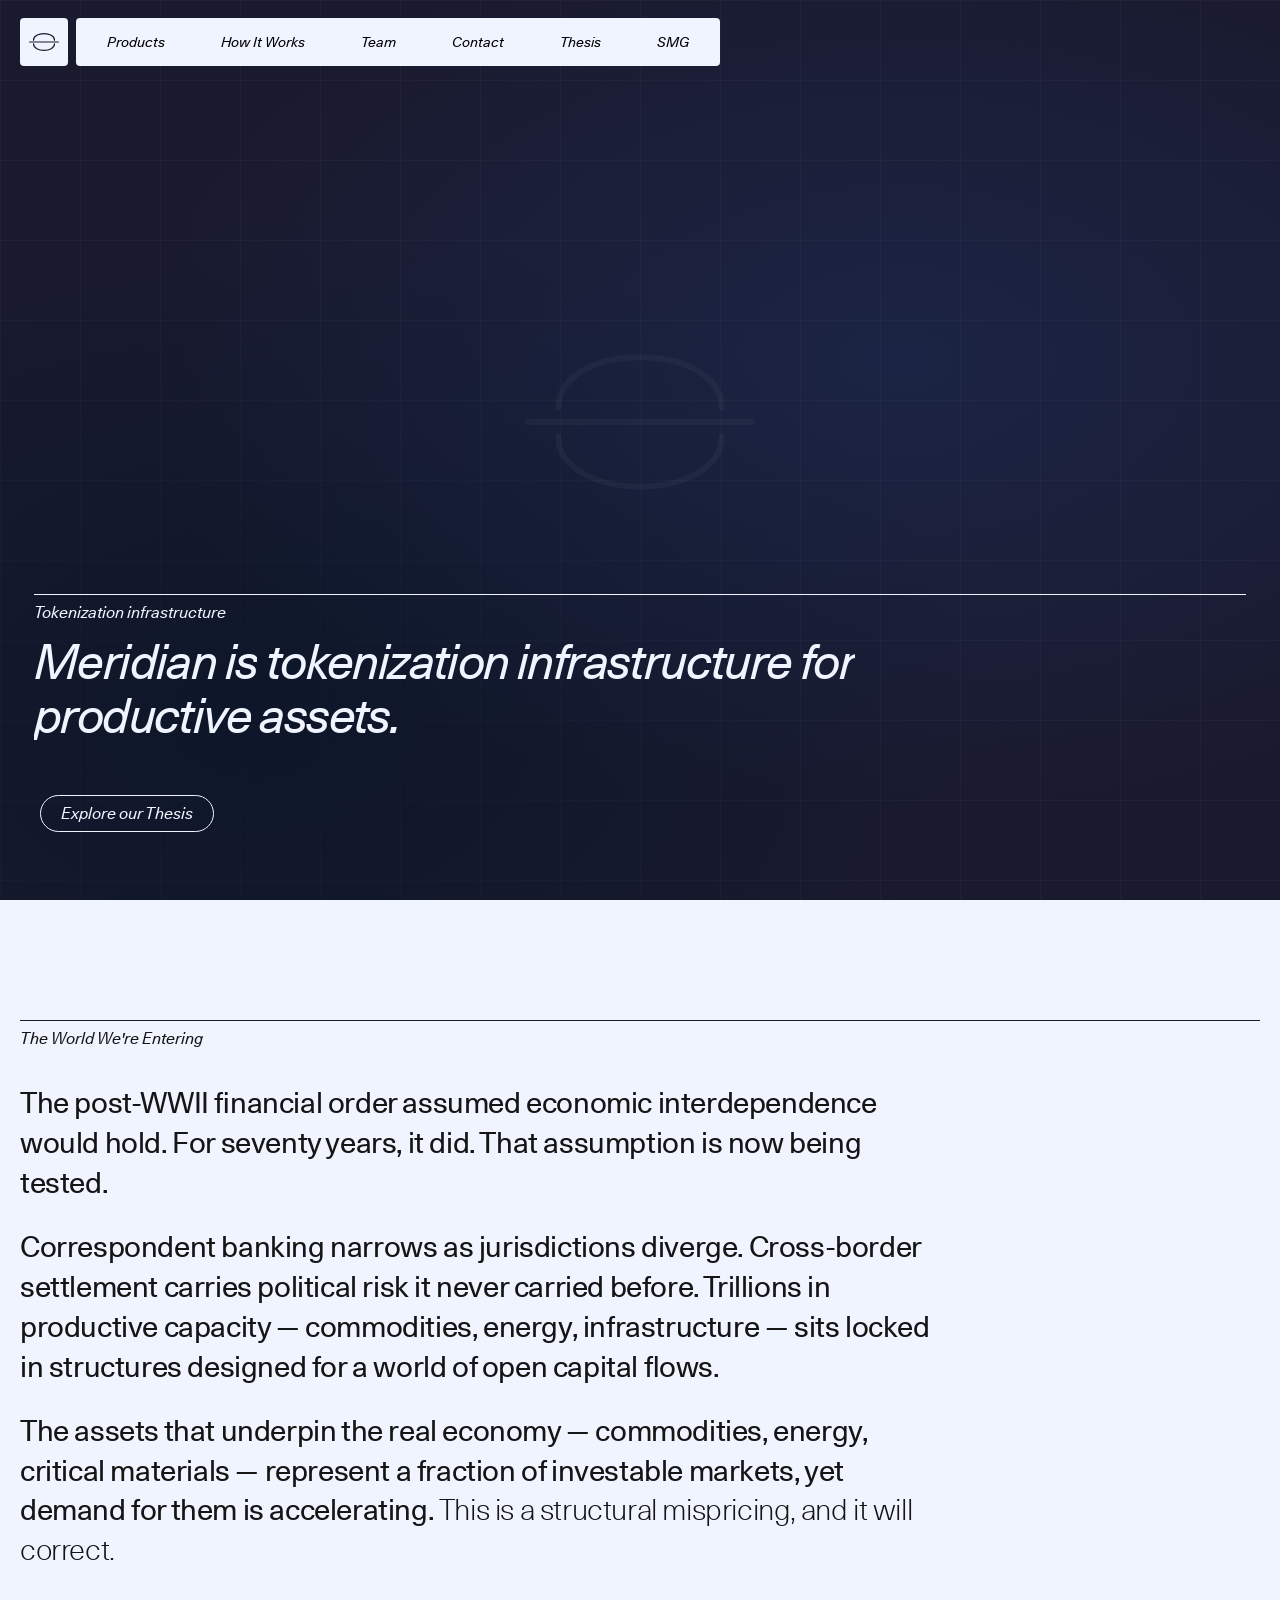
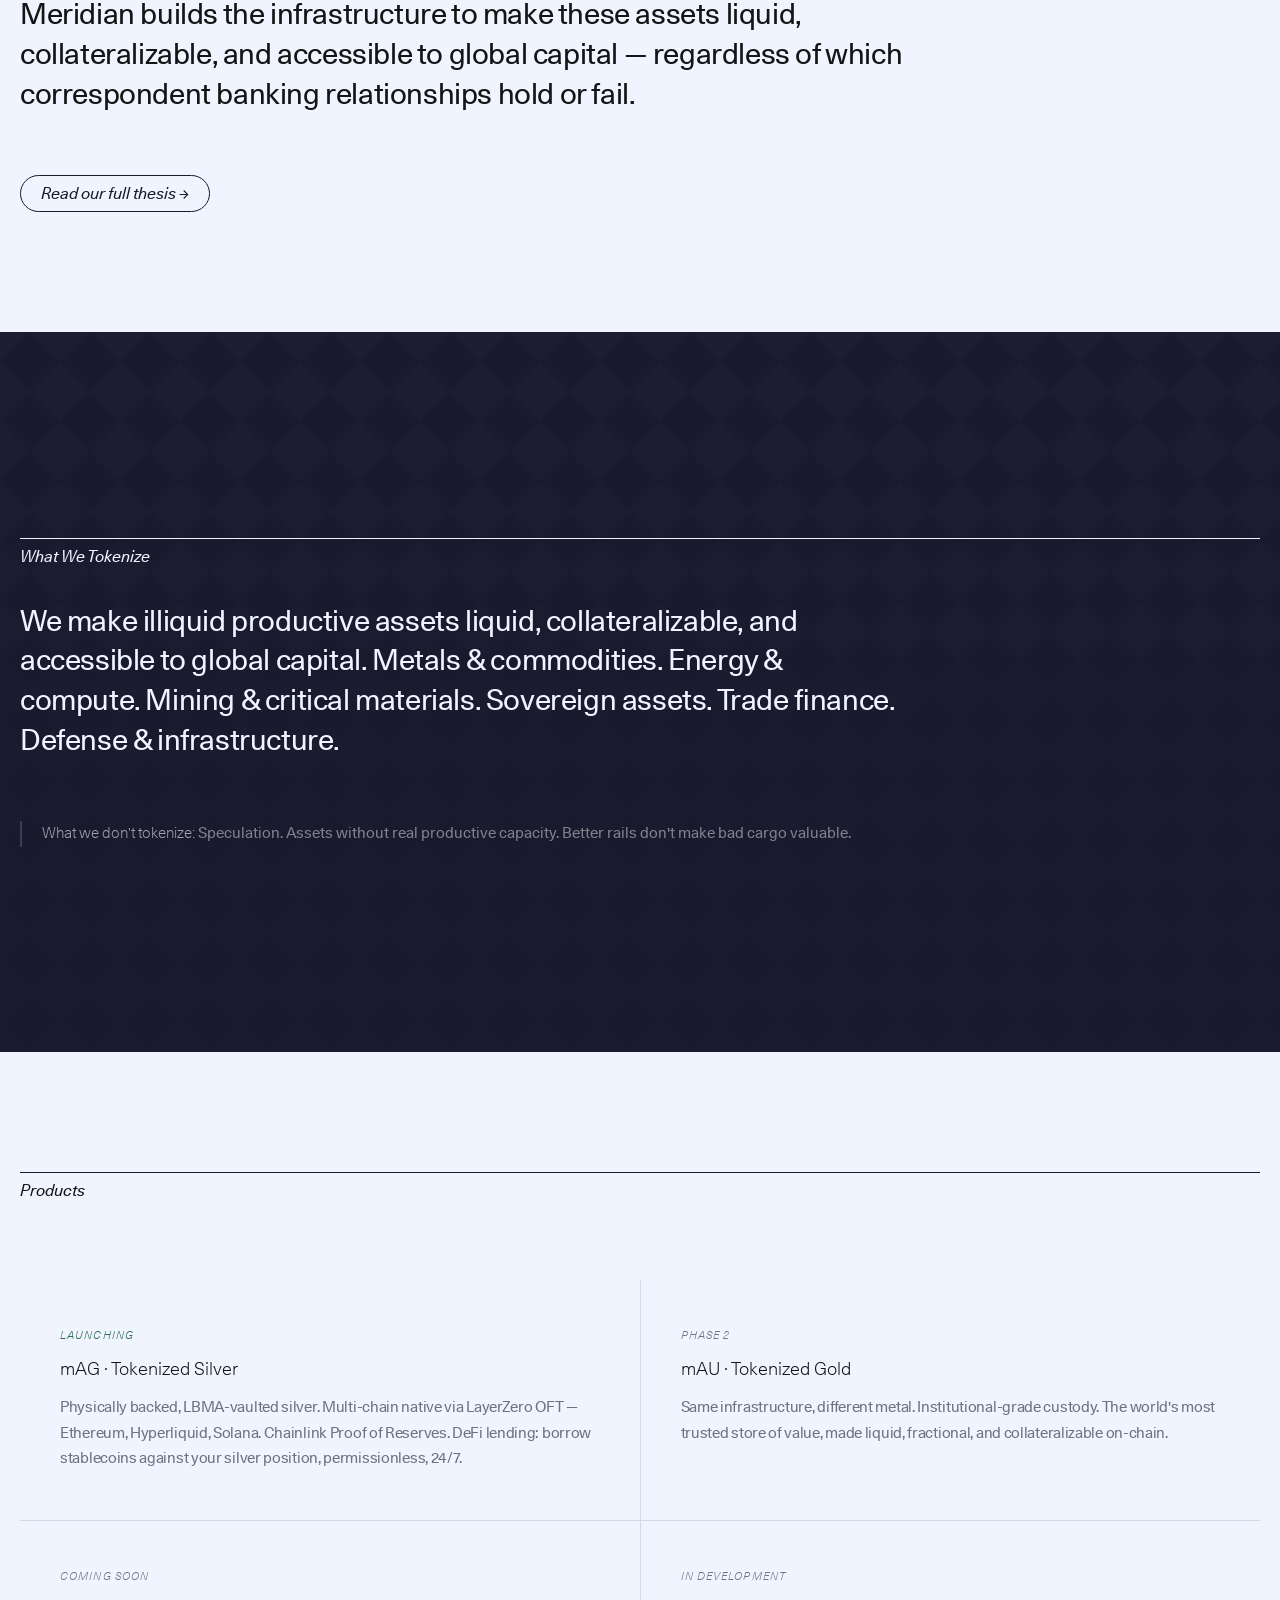
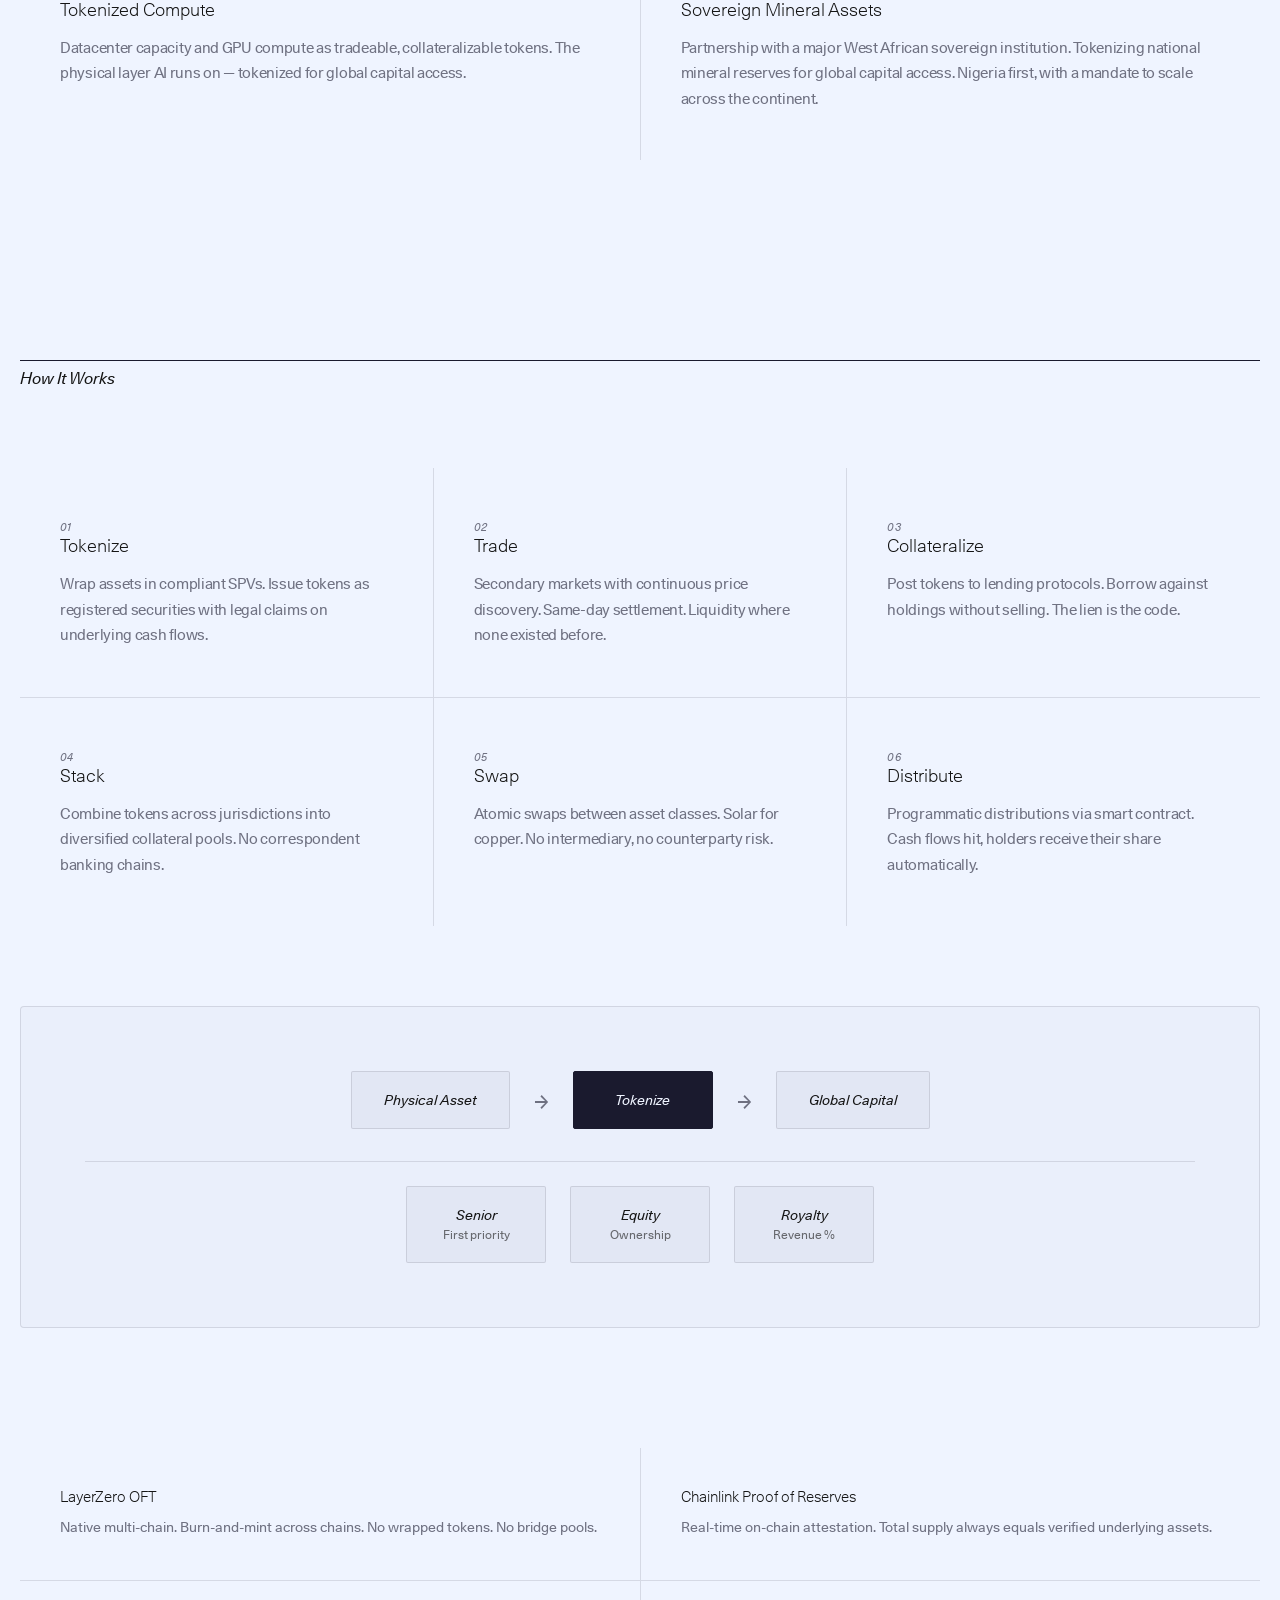
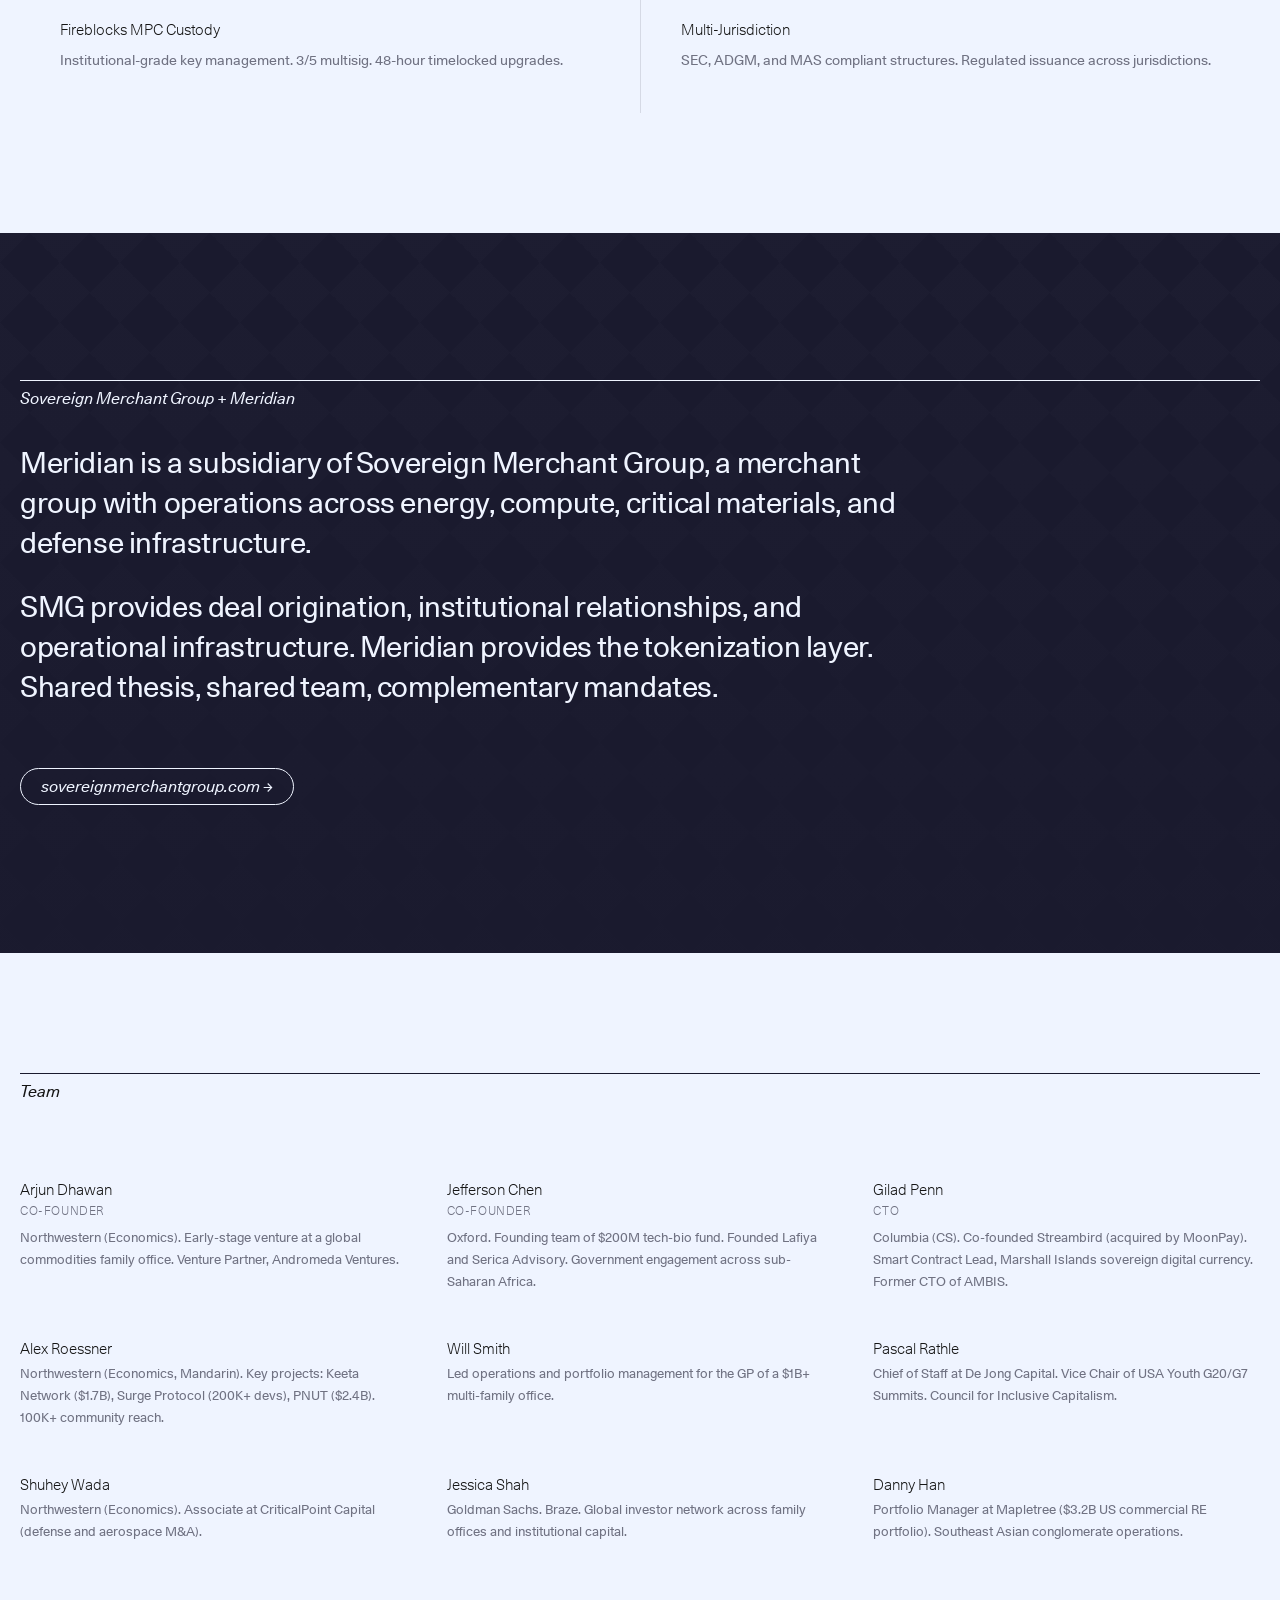
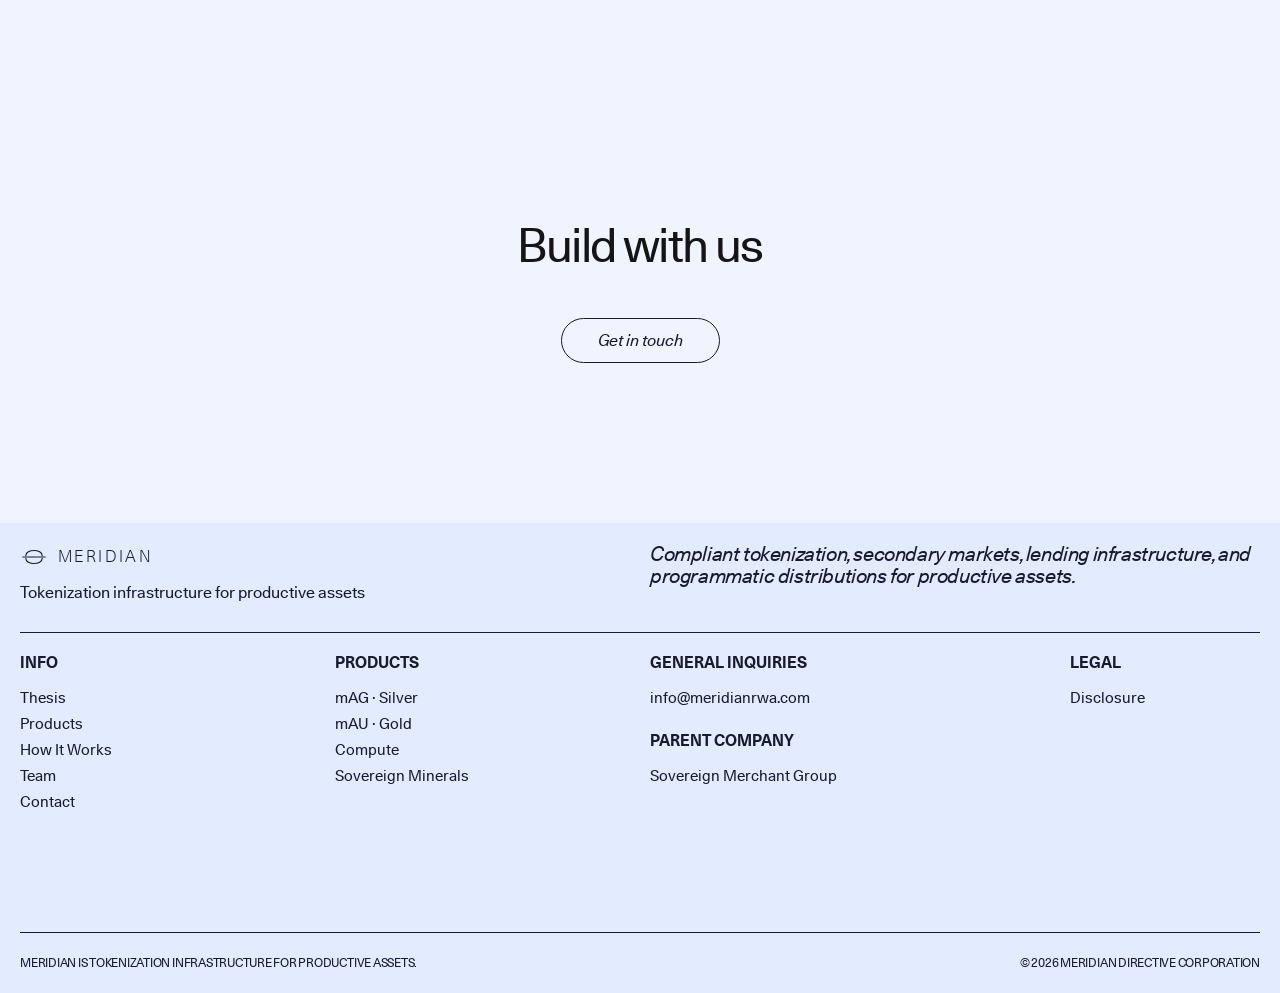
==== commit 48e91b5f: "Add faint bracket watermark to hero" ====
--- a/index.html
+++ b/index.html
@@ -519,6 +519,12 @@
   <!-- Hero -->
   <section class="hero">
     <div class="hero-bg"></div>
+    <!-- Faint bracket watermark -->
+    <svg width="280" height="280" viewBox="0 0 120 120" xmlns="http://www.w3.org/2000/svg" style="position: absolute; top: 50%; left: 50%; transform: translate(-50%, -60%); opacity: 0.035; z-index: 1;">
+      <path d="M 25 54 C 25 25, 95 25, 95 54" fill="none" stroke="#ffffff" stroke-width="2.5" stroke-linecap="round"/>
+      <path d="M 25 66 C 25 95, 95 95, 95 66" fill="none" stroke="#ffffff" stroke-width="2.5" stroke-linecap="round"/>
+      <line x1="12" y1="60" x2="108" y2="60" stroke="#ffffff" stroke-width="2.5" stroke-linecap="round"/>
+    </svg>
     <div class="hero-content">
       <div class="hero-divider">
         <div class="line"></div>
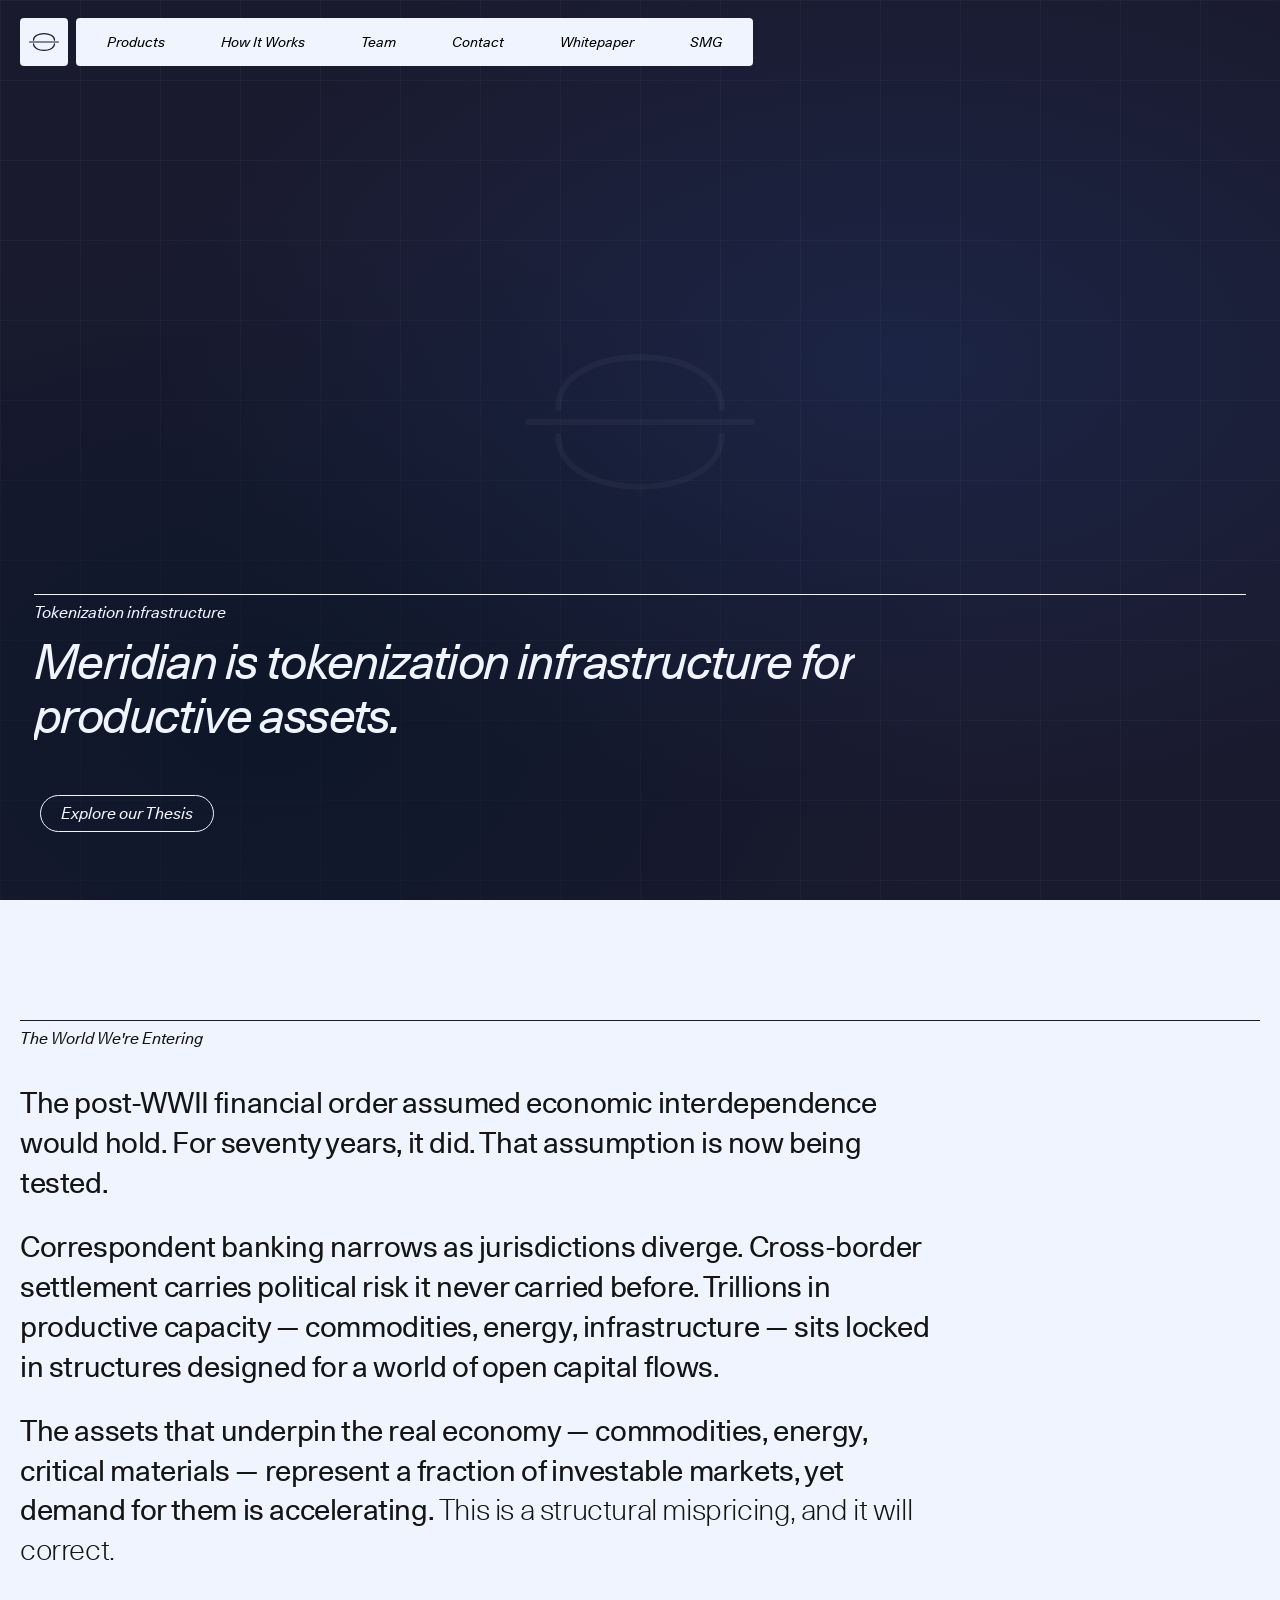
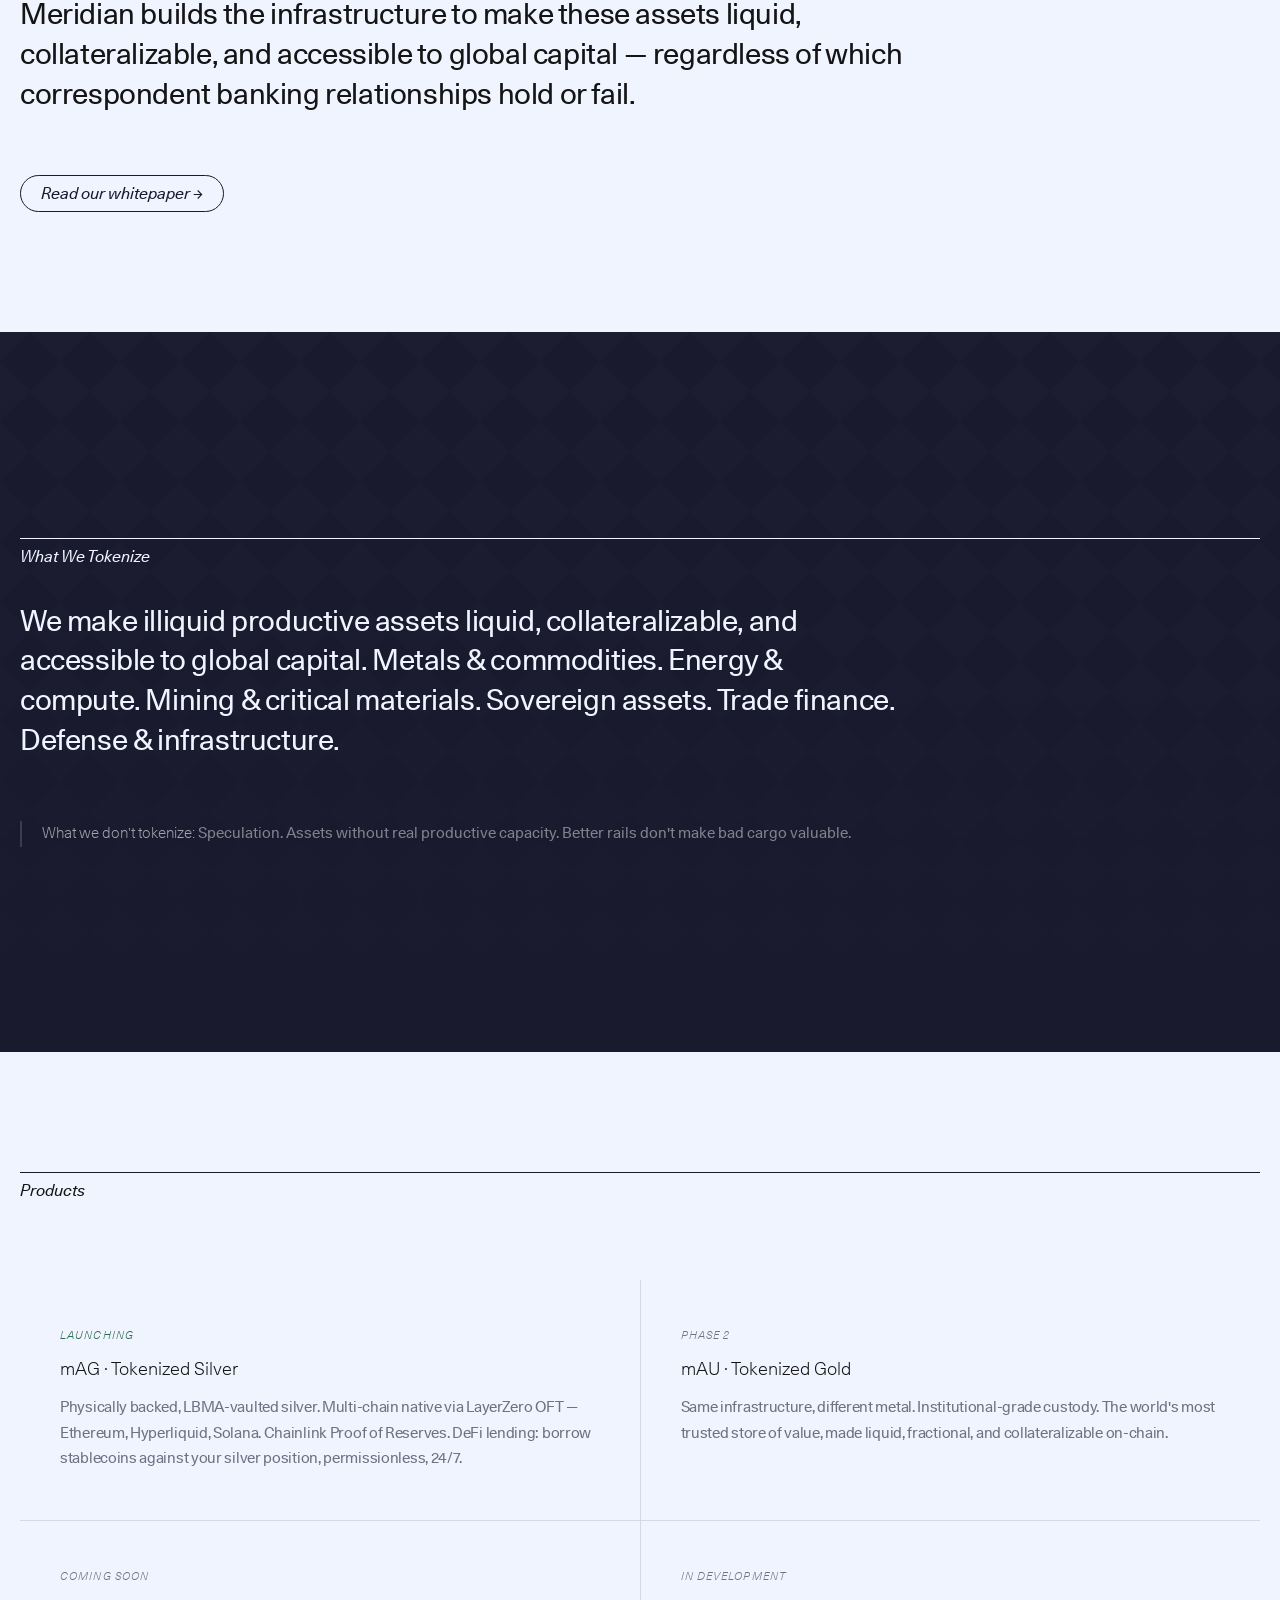
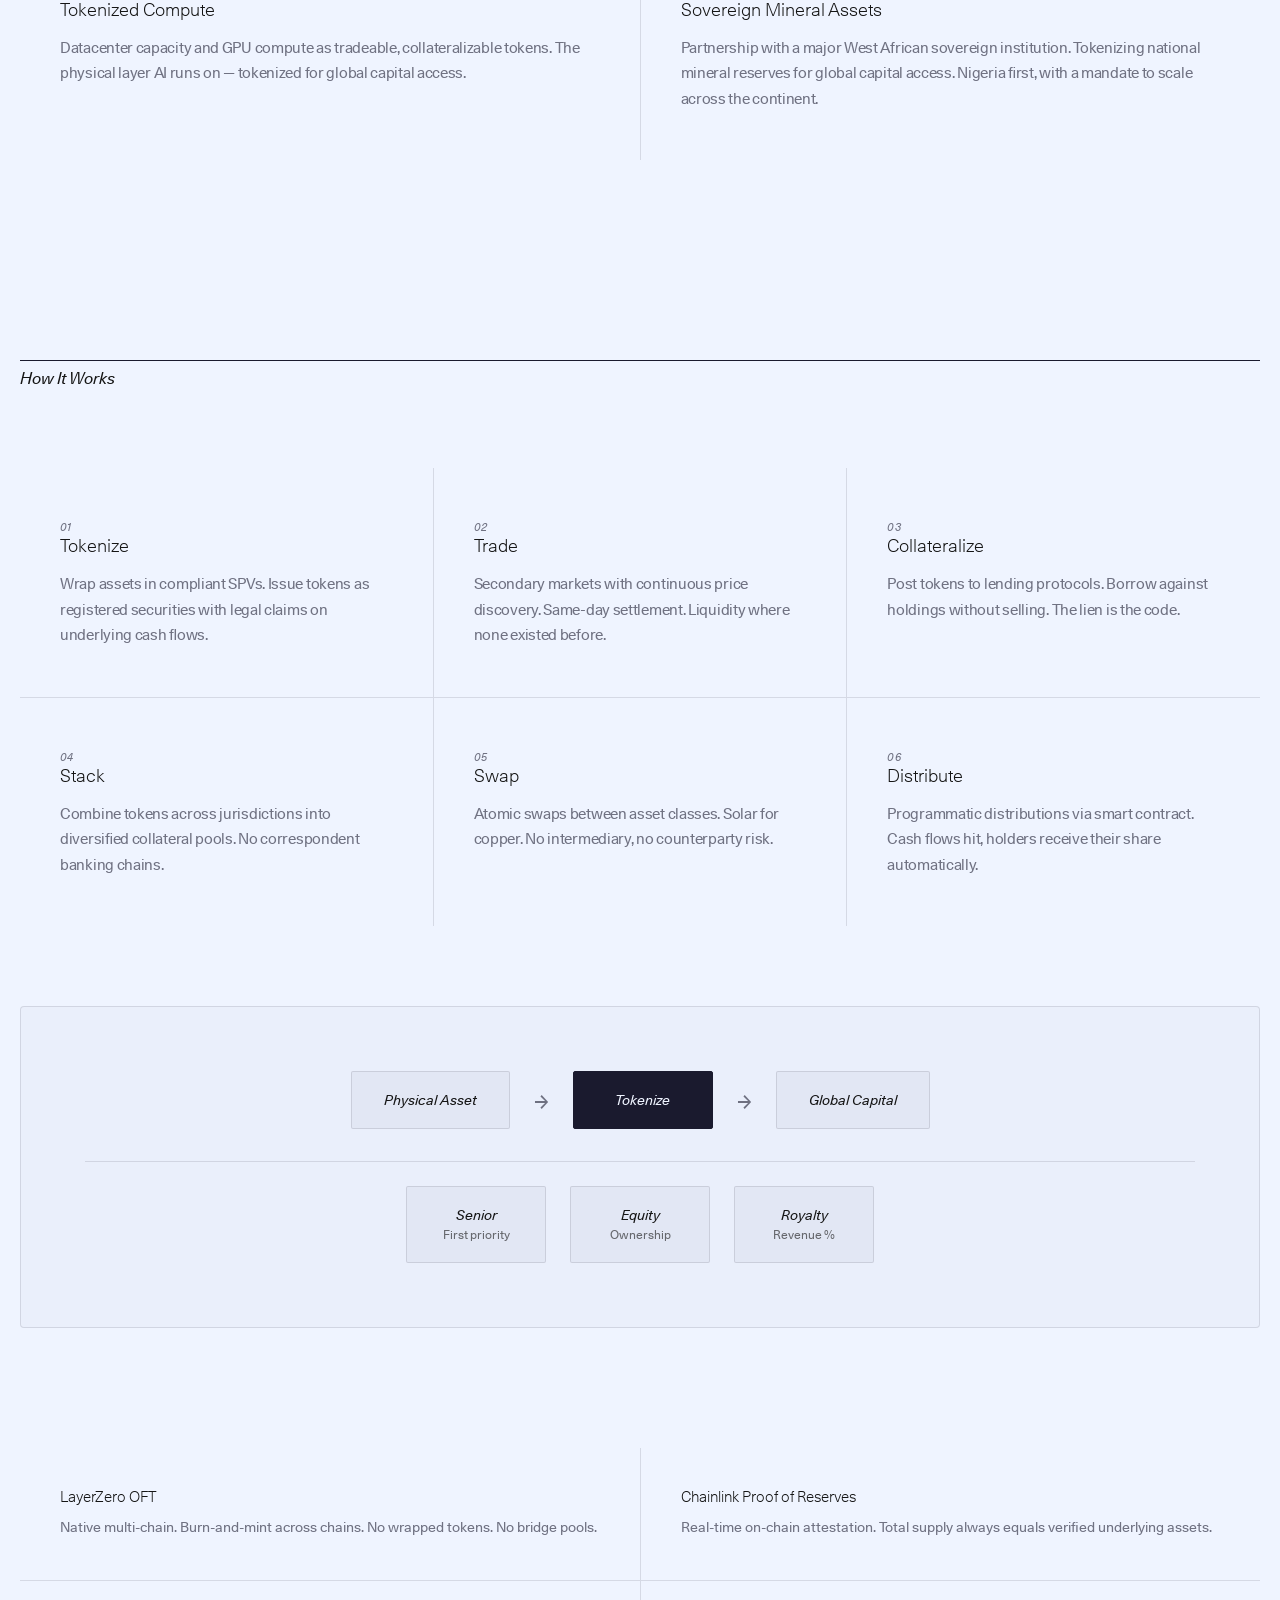
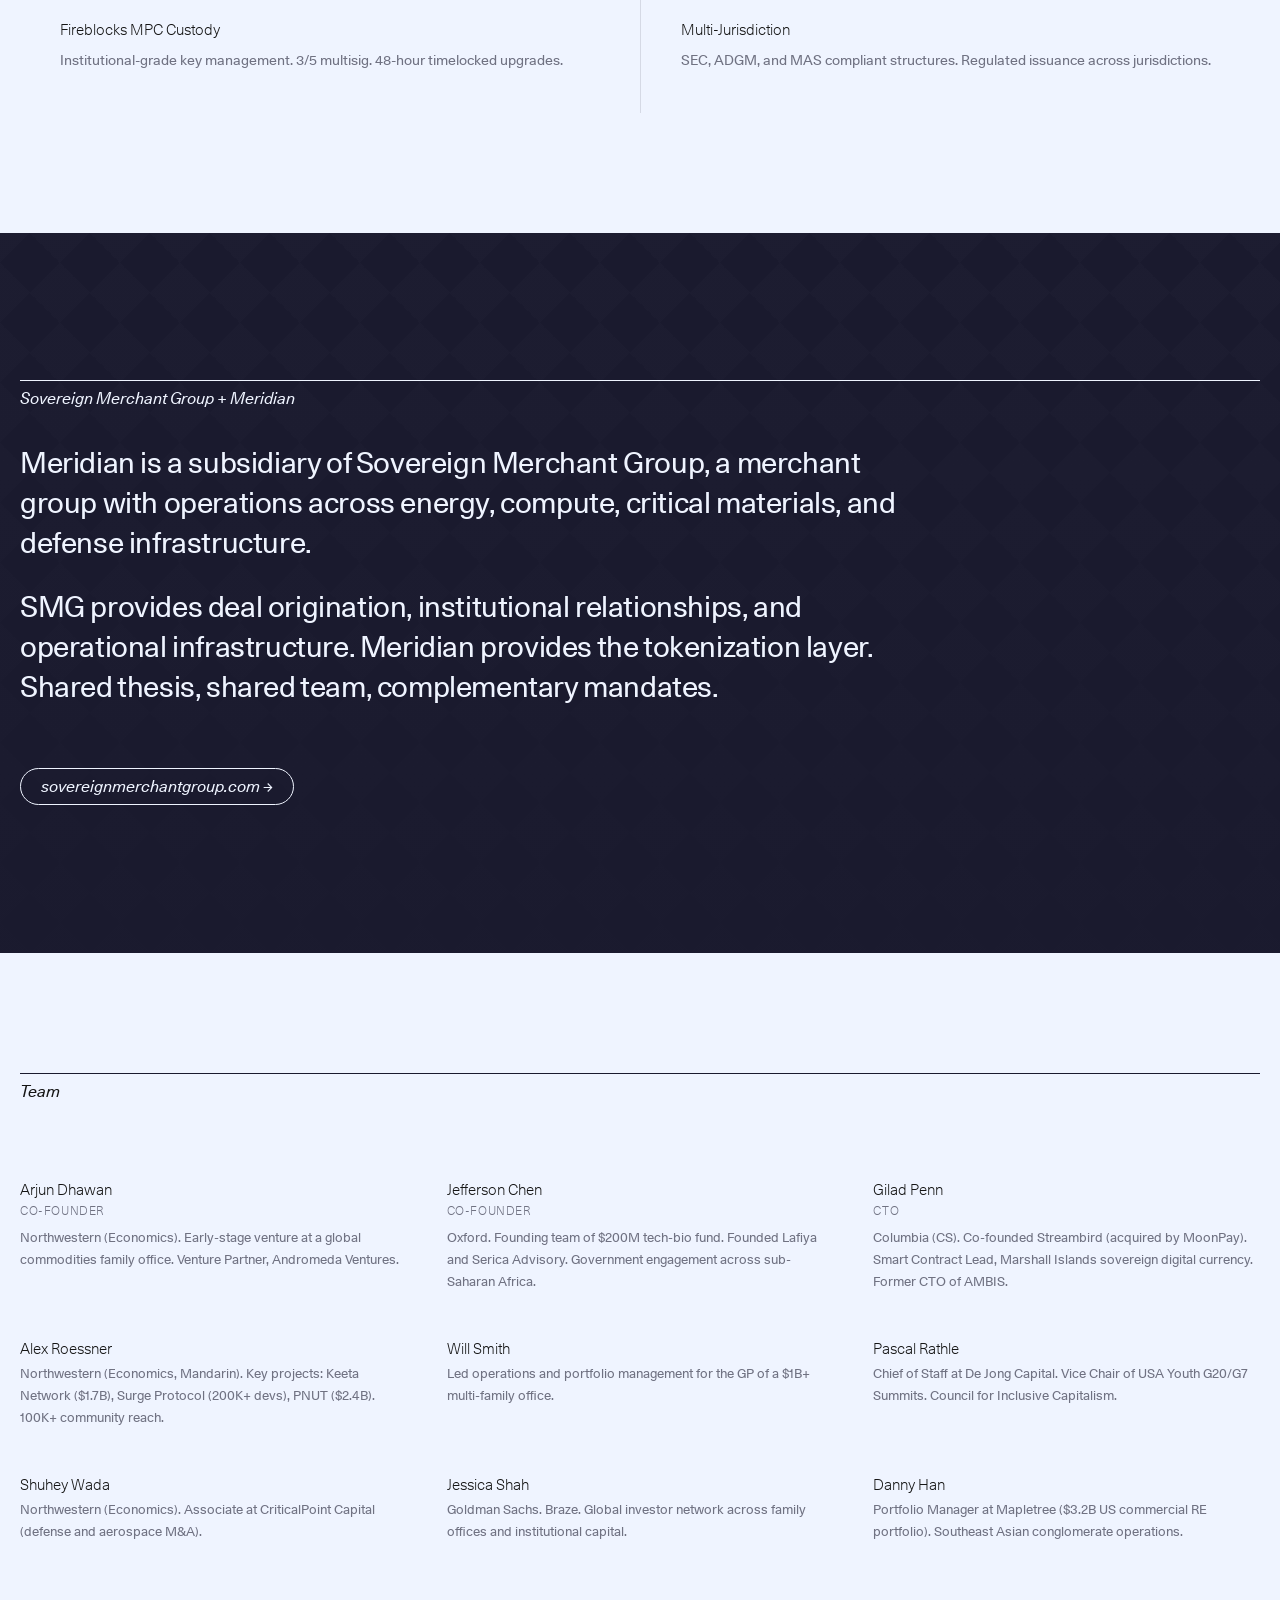
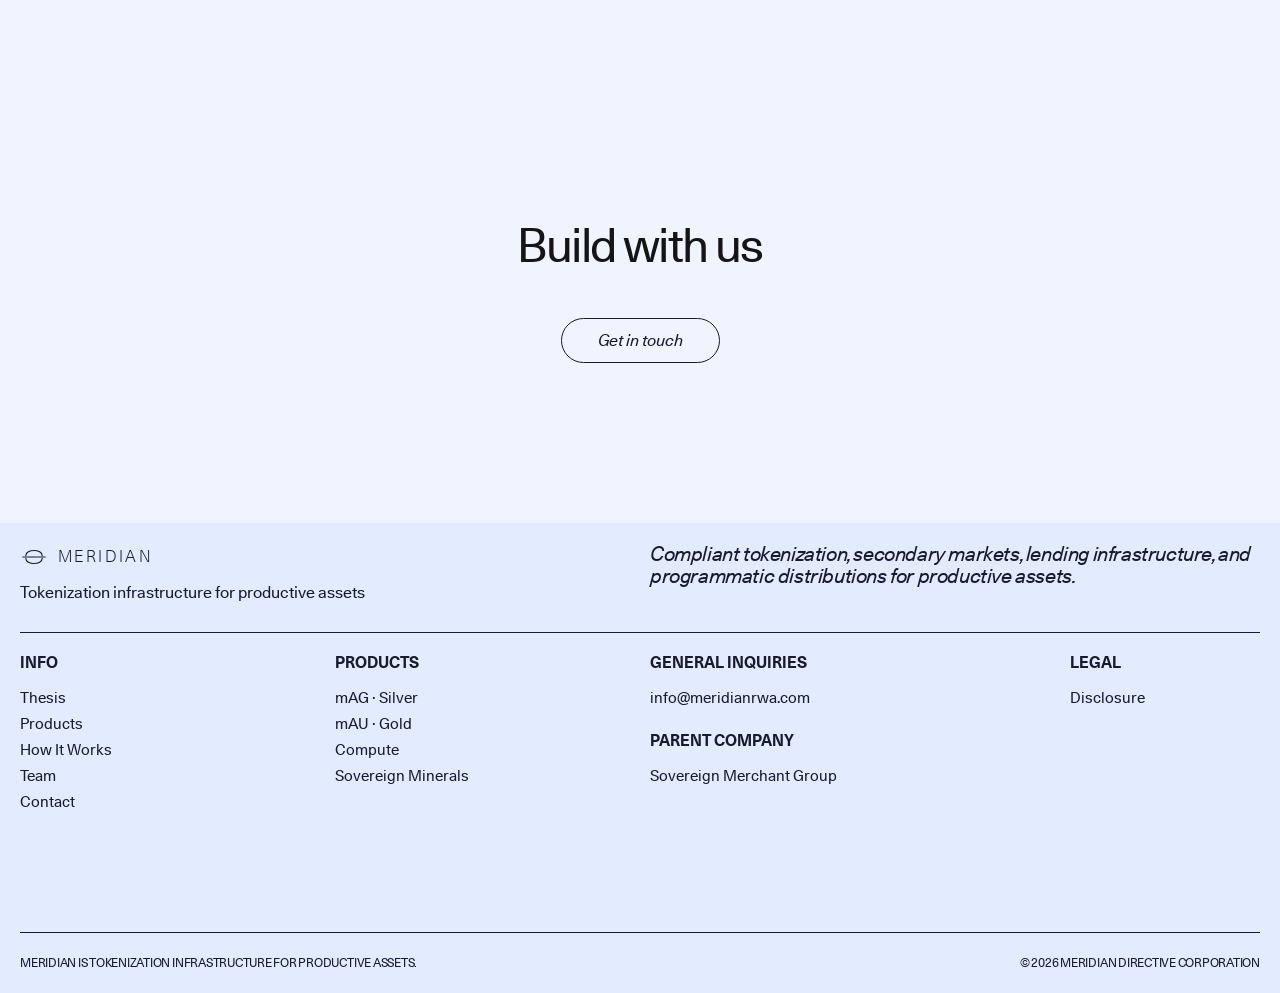
==== commit 75ee1e8c: "Rename Thesis to Whitepaper, full SMG+Meridian thesis text, Will bio fix" ====
--- a/index.html
+++ b/index.html
@@ -510,7 +510,7 @@
         <li><a href="#how-it-works">How It Works</a></li>
         <li><a href="#team">Team</a></li>
         <li><a href="#contact">Contact</a></li>
-        <li><a href="thesis.html">Thesis</a></li>
+        <li><a href="whitepaper.html">Whitepaper</a></li>
         <li><a href="https://sovereignmerchantgroup.com" target="_blank">SMG</a></li>
       </ul>
     </nav>
@@ -562,7 +562,7 @@
         <p>Meridian builds the infrastructure to make these assets liquid, collateralizable, and accessible to global capital — regardless of which correspondent banking relationships hold or fail.</p>
       </div>
       <div style="grid-column: 1 / 13; margin-top: 20px;" class="reveal reveal-delay-2">
-        <a href="thesis.html" class="mission-cta">Read our full thesis →</a>
+        <a href="whitepaper.html" class="mission-cta">Read our whitepaper →</a>
       </div>
     </div>
   </section>
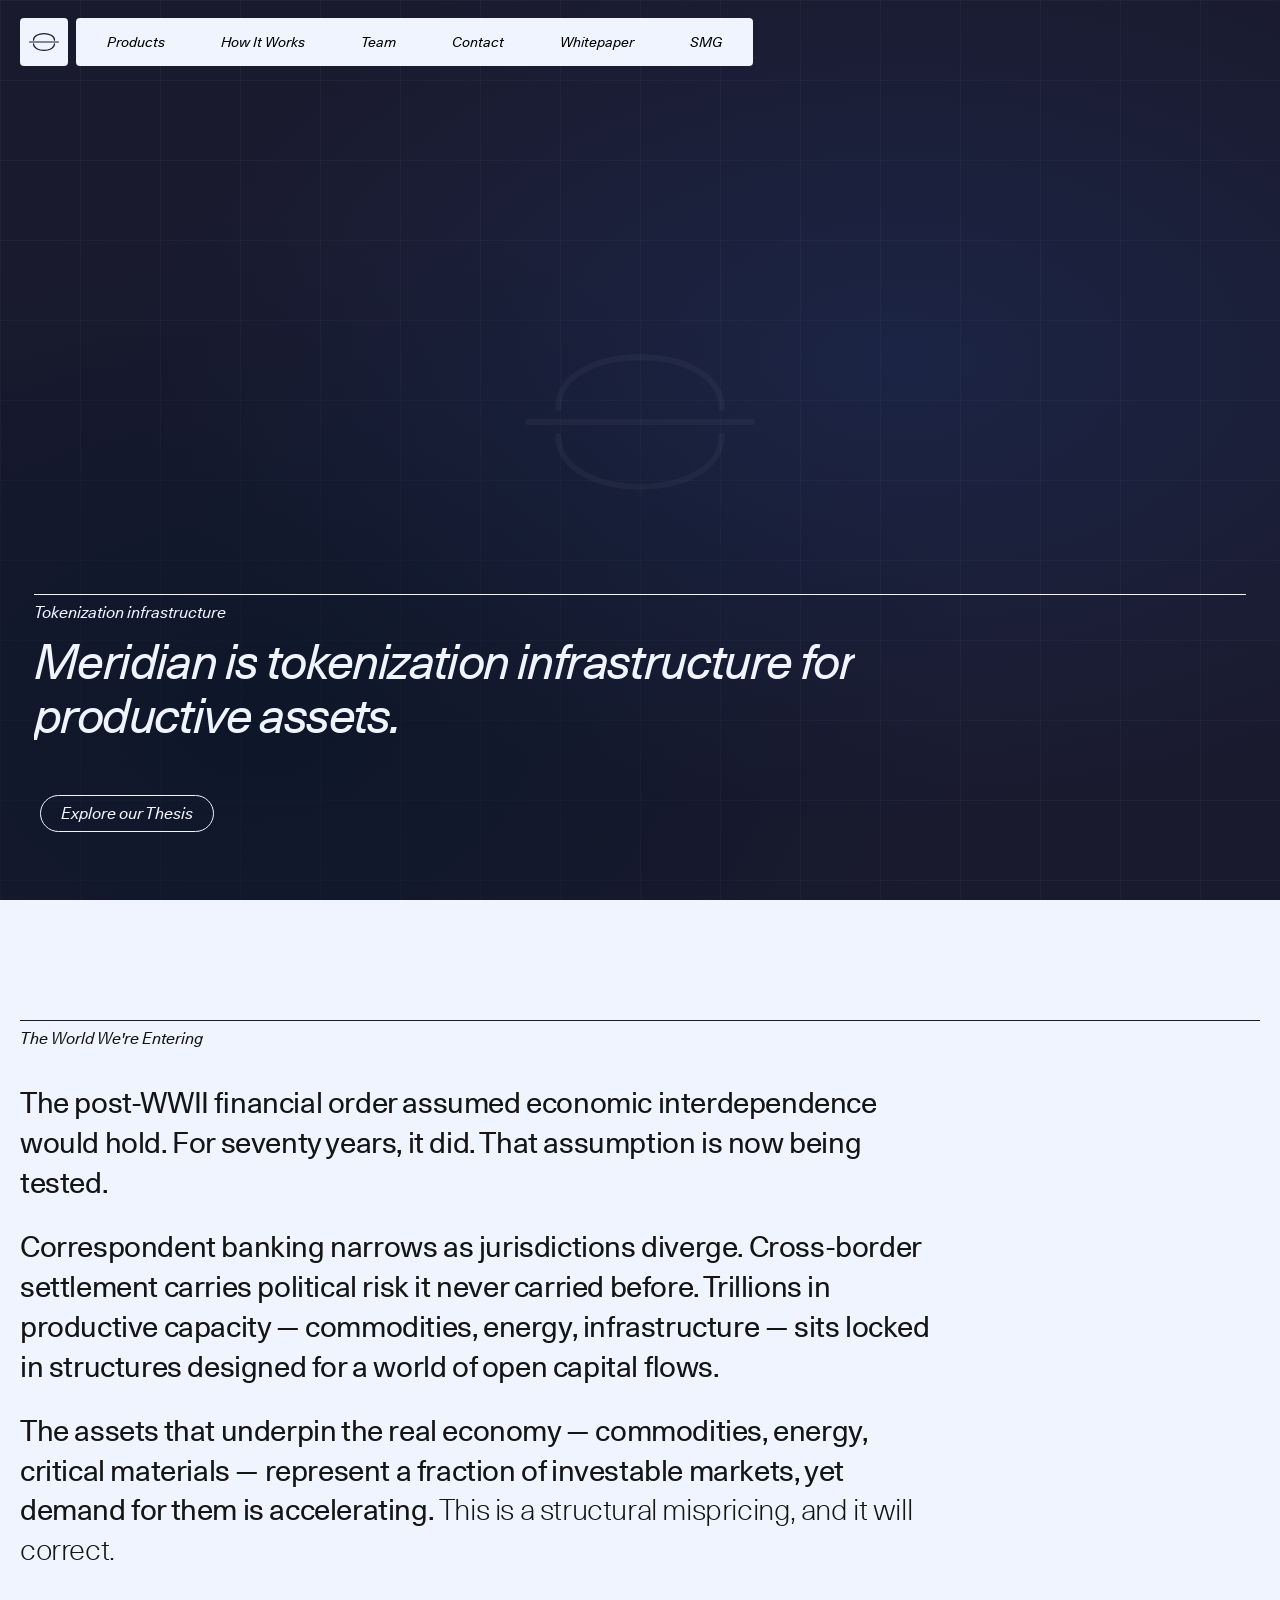
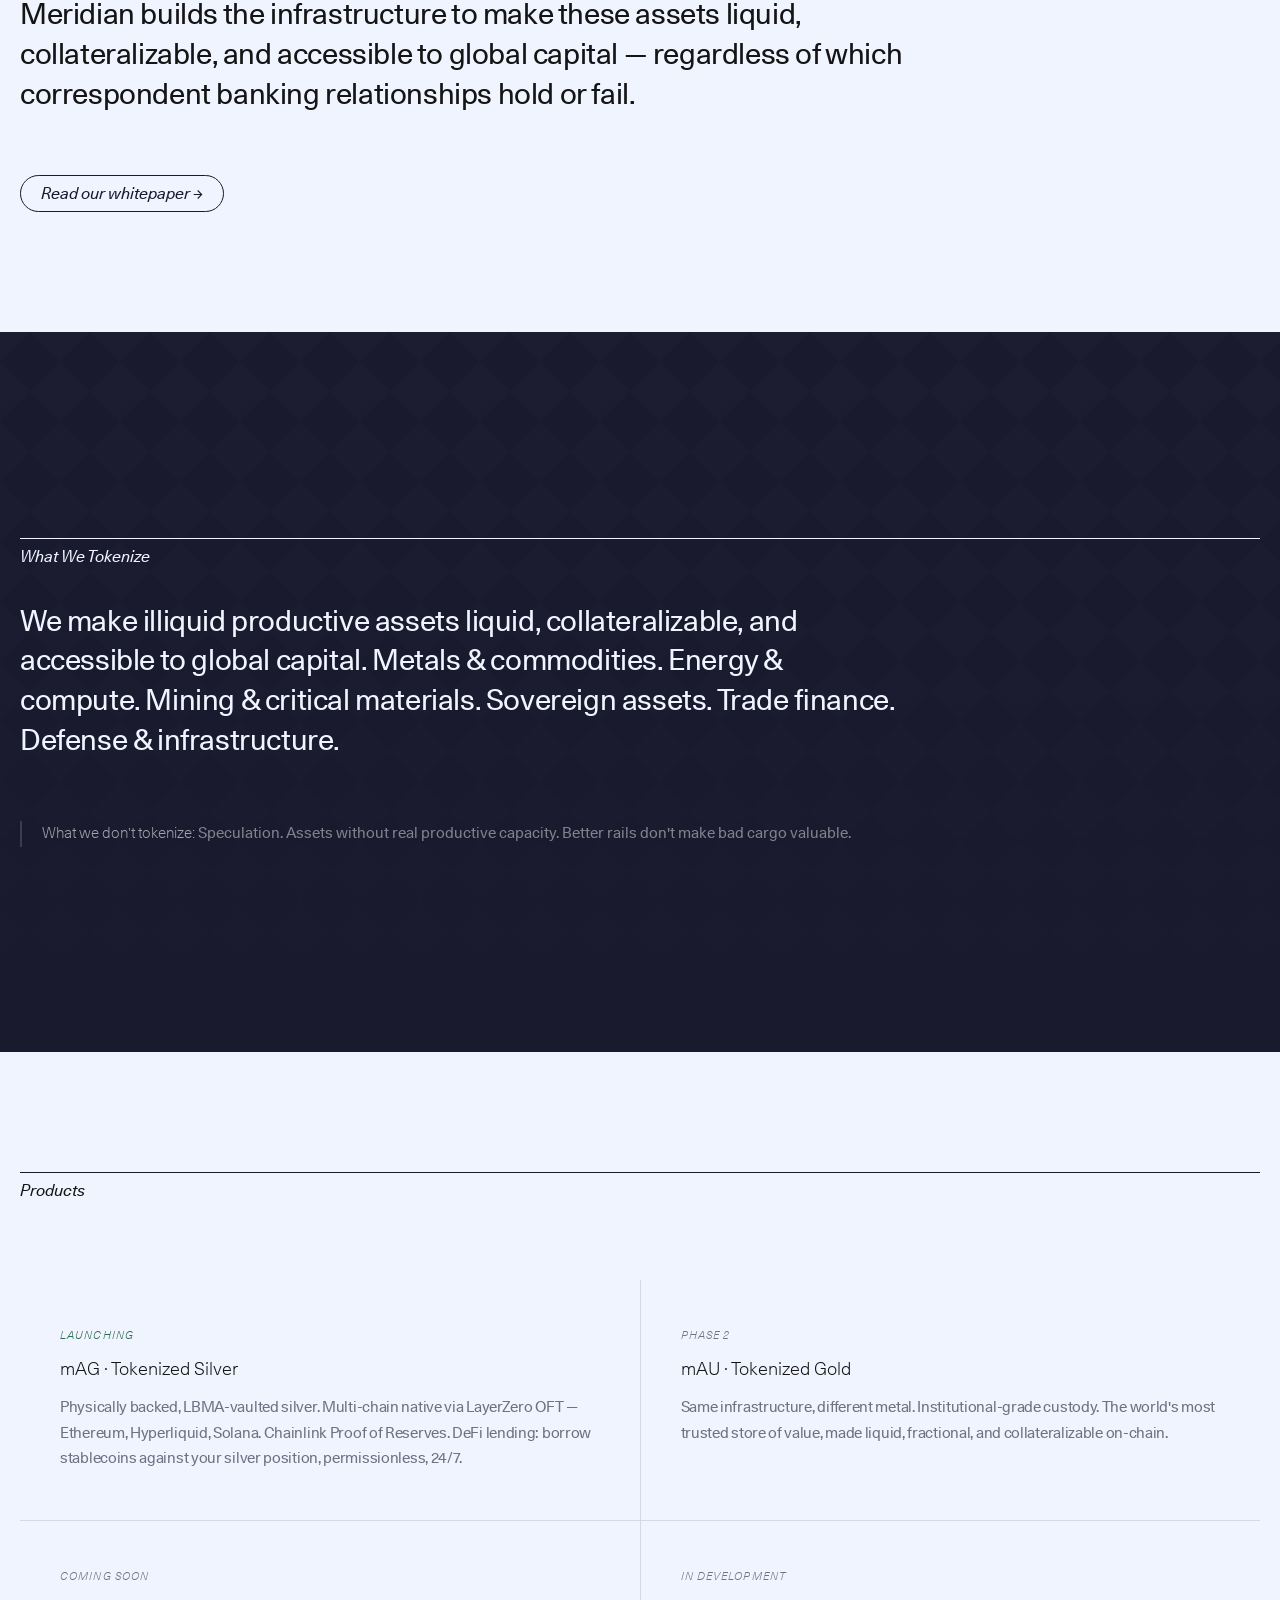
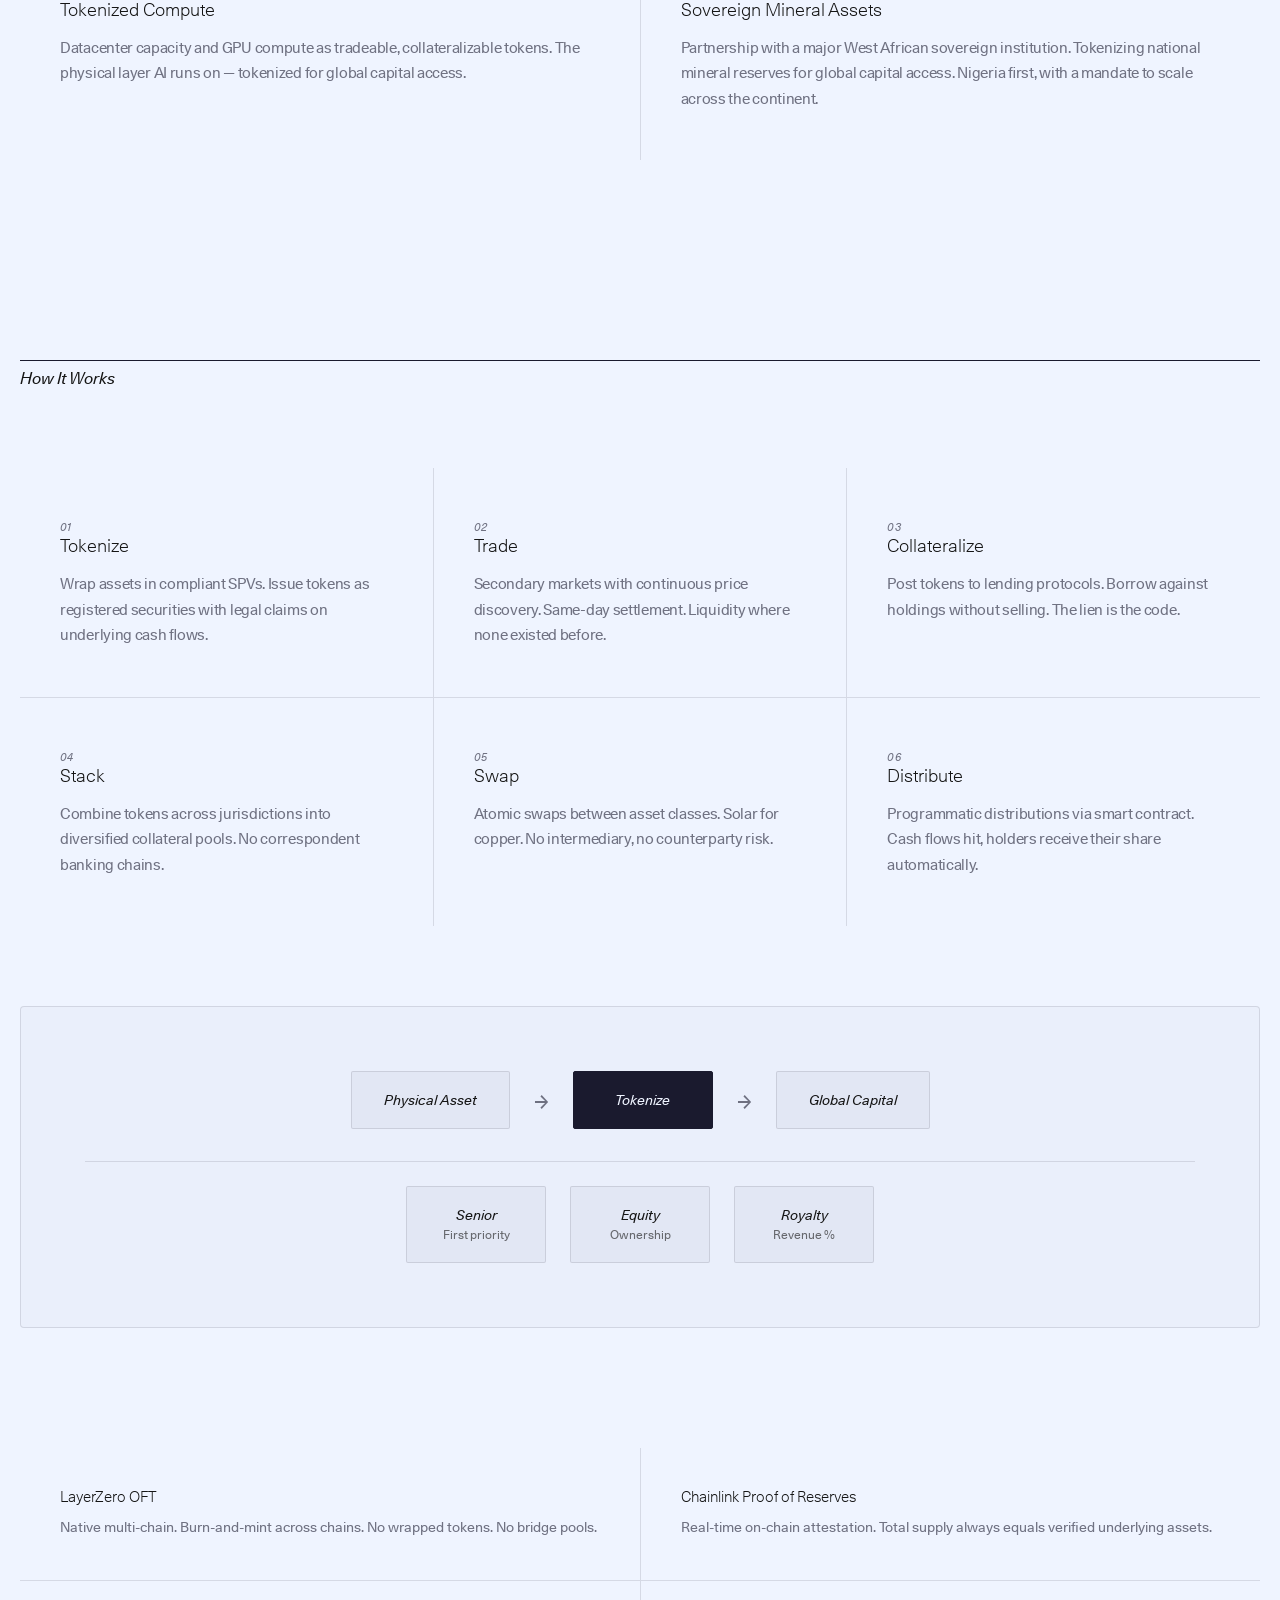
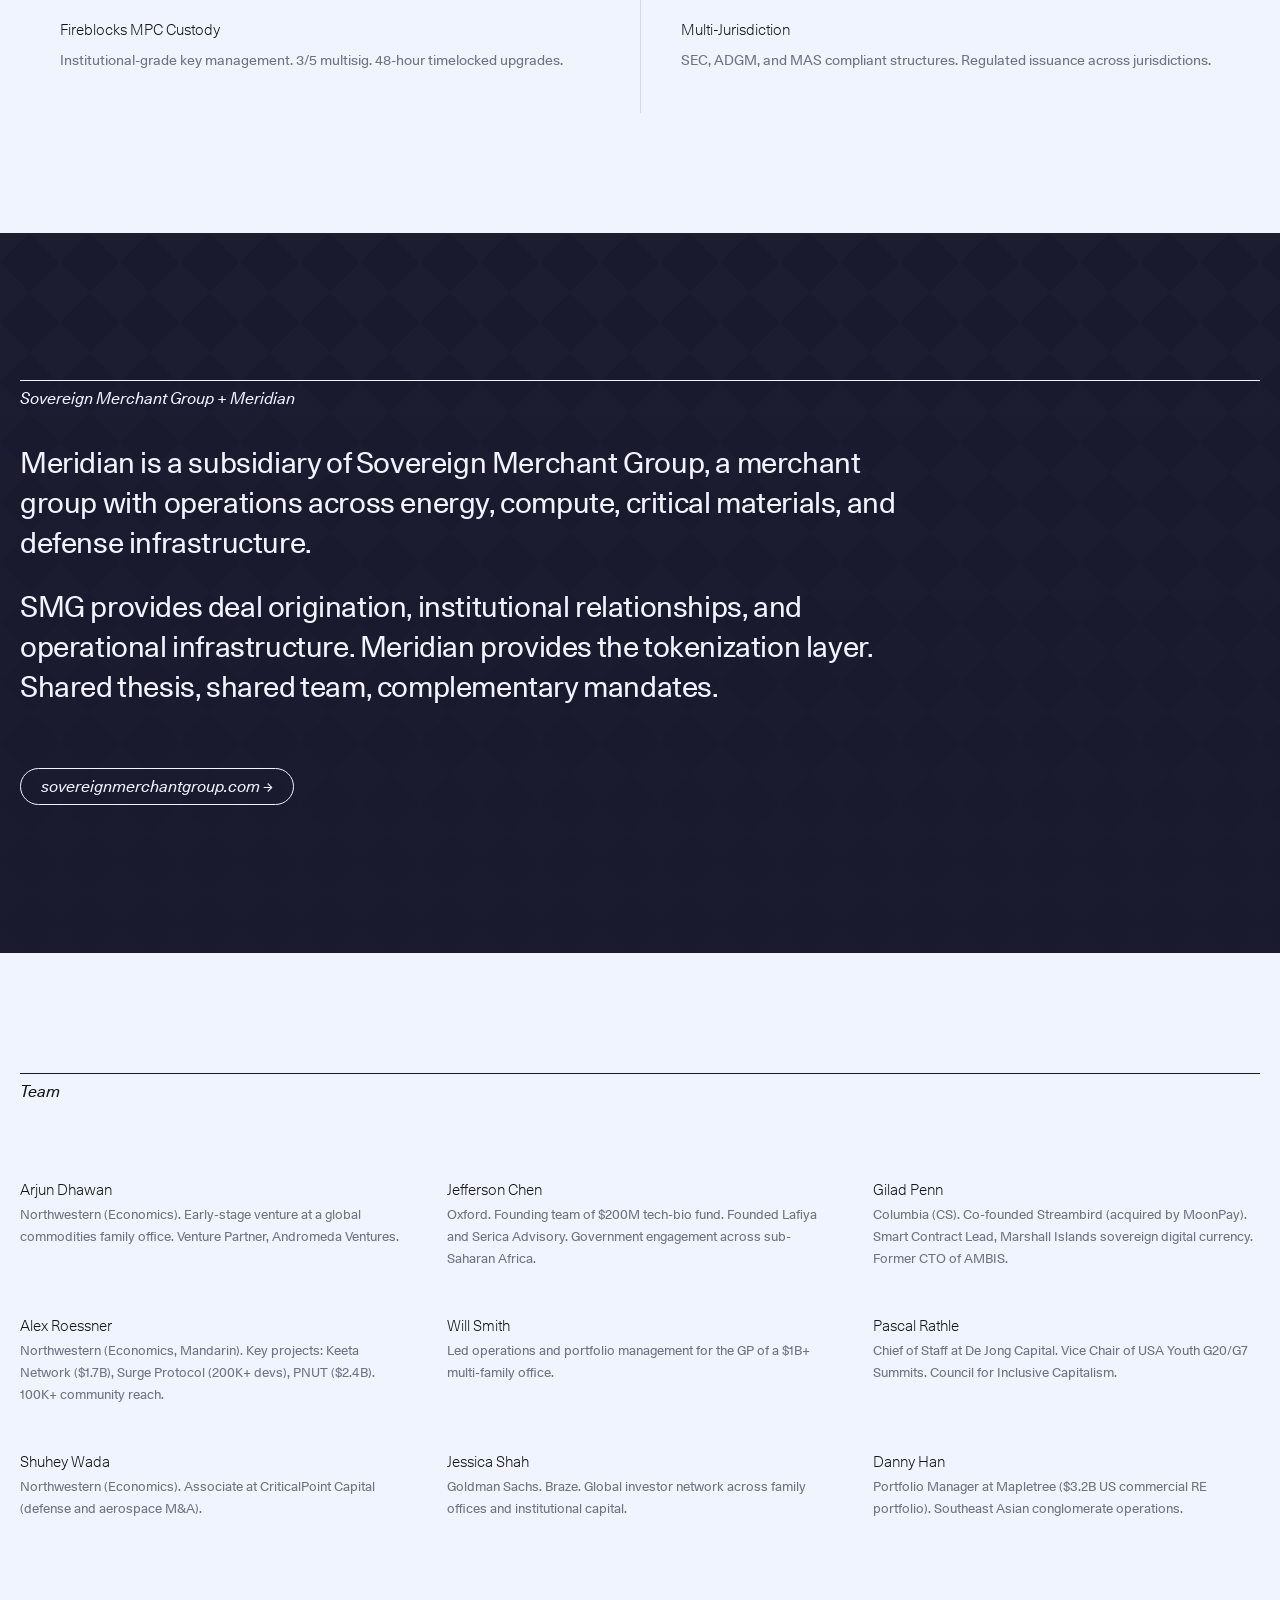
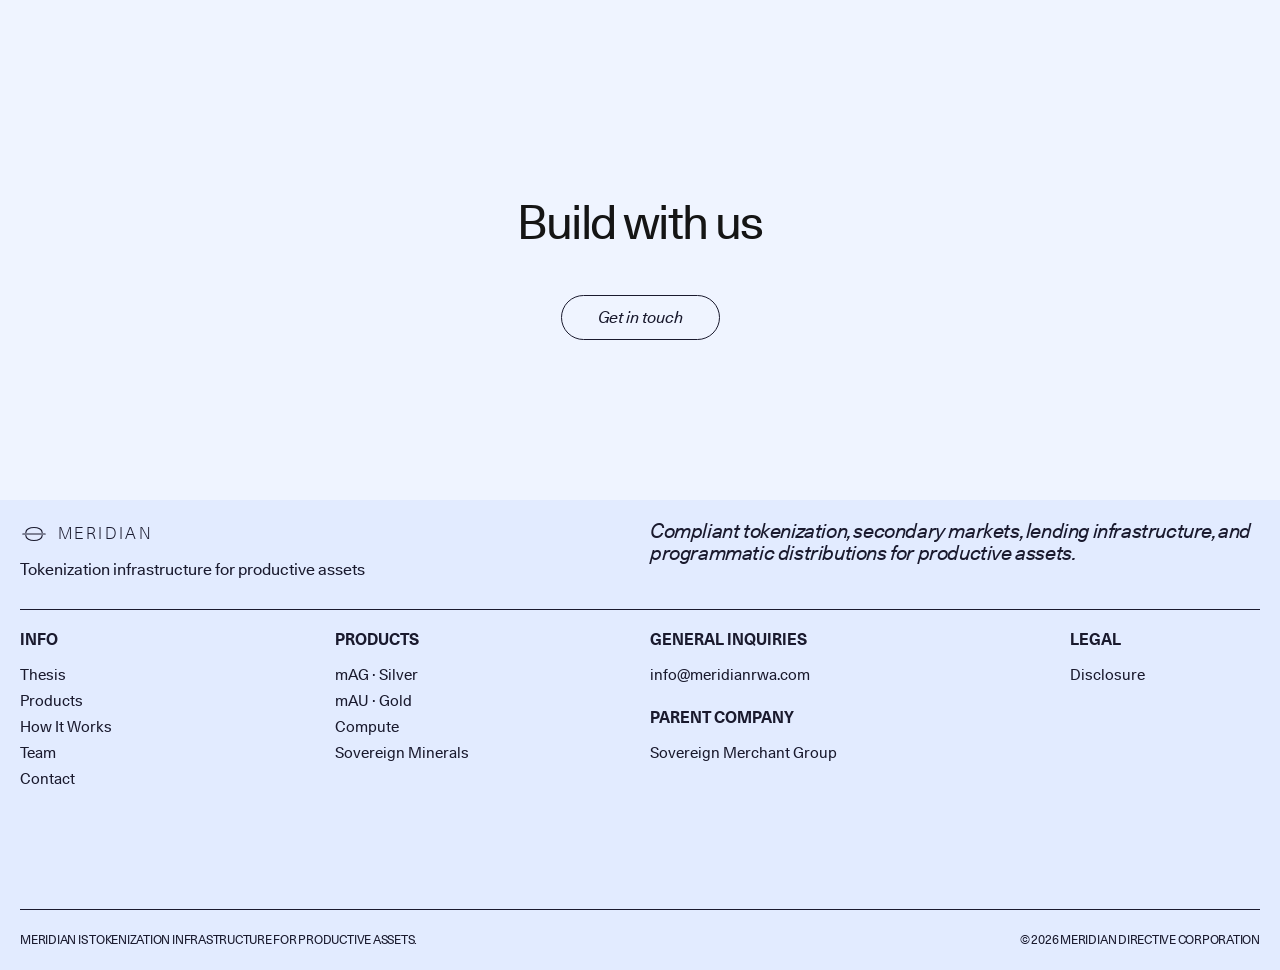
==== commit 8d75ec1f: "Remove roles from team section" ====
--- a/index.html
+++ b/index.html
@@ -451,6 +451,8 @@
     }
     @media (max-width: 768px) {
       .hero-title { font-size: 28px; margin: 10px 10px 14px; }
+      .hero { padding: 0 10px 40px; }
+      .hero-cta { margin: 10px; }
       .mission-text { grid-column: 1 / 13; font-size: 20px; }
       .dont-tokenize { grid-column: 1 / 13; }
       .image-section .mission-text { font-size: 20px; }
@@ -473,17 +475,9 @@
       .footer-links-header { margin-top: 1rem; margin-bottom: 1rem; font-weight: 500; }
       .footer-meta { font-size: 10px; line-height: 110%; }
       .cta-section { padding: 100px 20px; }
-      .hero-content { display: none; }
-      .mobile-header { display: block; }
-      .hero { padding-bottom: 0; }
-    }
-
-    .mobile-header {
-      display: none; padding: 0 10px; color: var(--color-white);
-      position: absolute; bottom: 0; left: 0; right: 0;
-      z-index: 1; padding-bottom: 40px;
-    }
-    .mobile-header h1 { font-size: 28px; font-weight: 400; line-height: 105%; letter-spacing: -0.56px; padding: 0 10px; }
+    }
+
+    .mobile-header { display: none; }
   </style>
 </head>
 <body>
@@ -732,17 +726,14 @@
     <div class="team-grid">
       <div class="team-member reveal">
         <h3>Arjun Dhawan</h3>
-        <div class="team-title">Co-founder</div>
         <p>Northwestern (Economics). Early-stage venture at a global commodities family office. Venture Partner, Andromeda Ventures.</p>
       </div>
       <div class="team-member reveal reveal-delay-1">
         <h3>Jefferson Chen</h3>
-        <div class="team-title">Co-founder</div>
         <p>Oxford. Founding team of $200M tech-bio fund. Founded Lafiya and Serica Advisory. Government engagement across sub-Saharan Africa.</p>
       </div>
       <div class="team-member reveal reveal-delay-2">
         <h3>Gilad Penn</h3>
-        <div class="team-title">CTO</div>
         <p>Columbia (CS). Co-founded Streambird (acquired by MoonPay). Smart Contract Lead, Marshall Islands sovereign digital currency. Former CTO of AMBIS.</p>
       </div>
       <div class="team-member reveal reveal-delay-3">
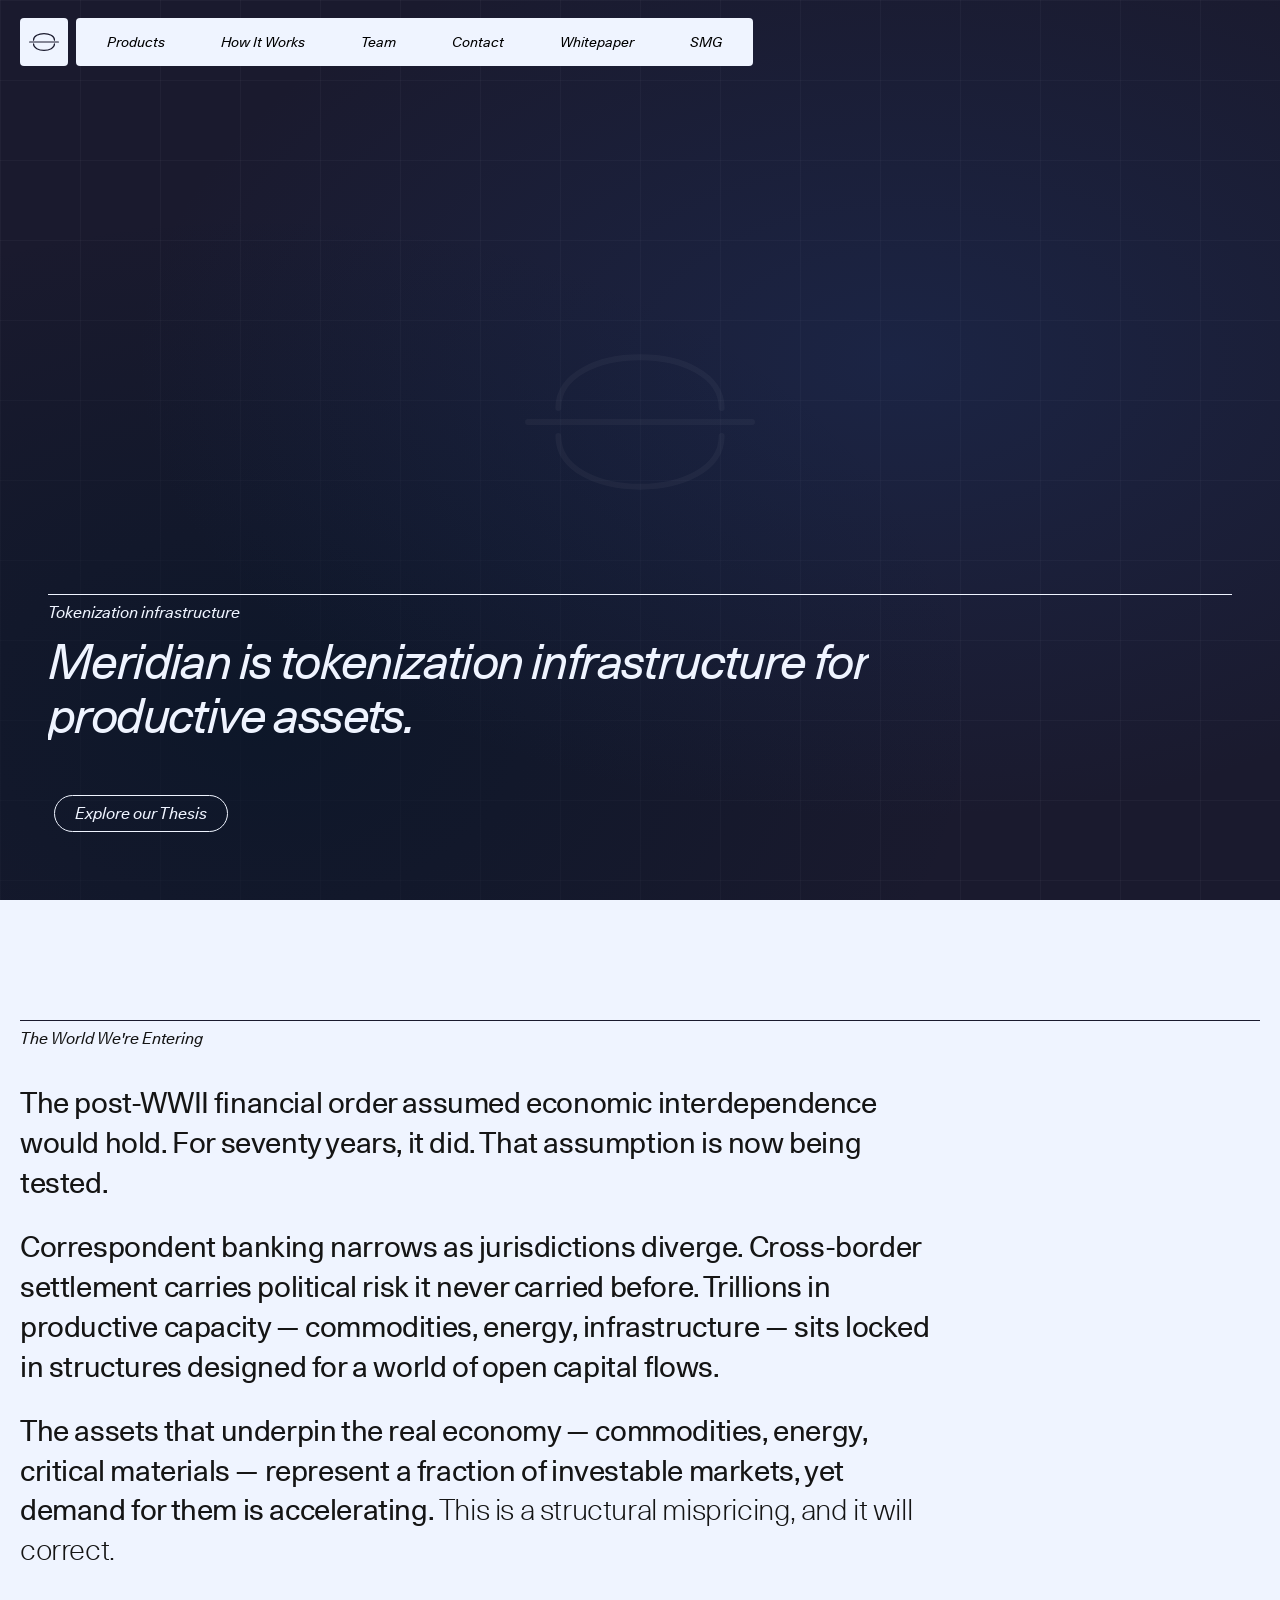
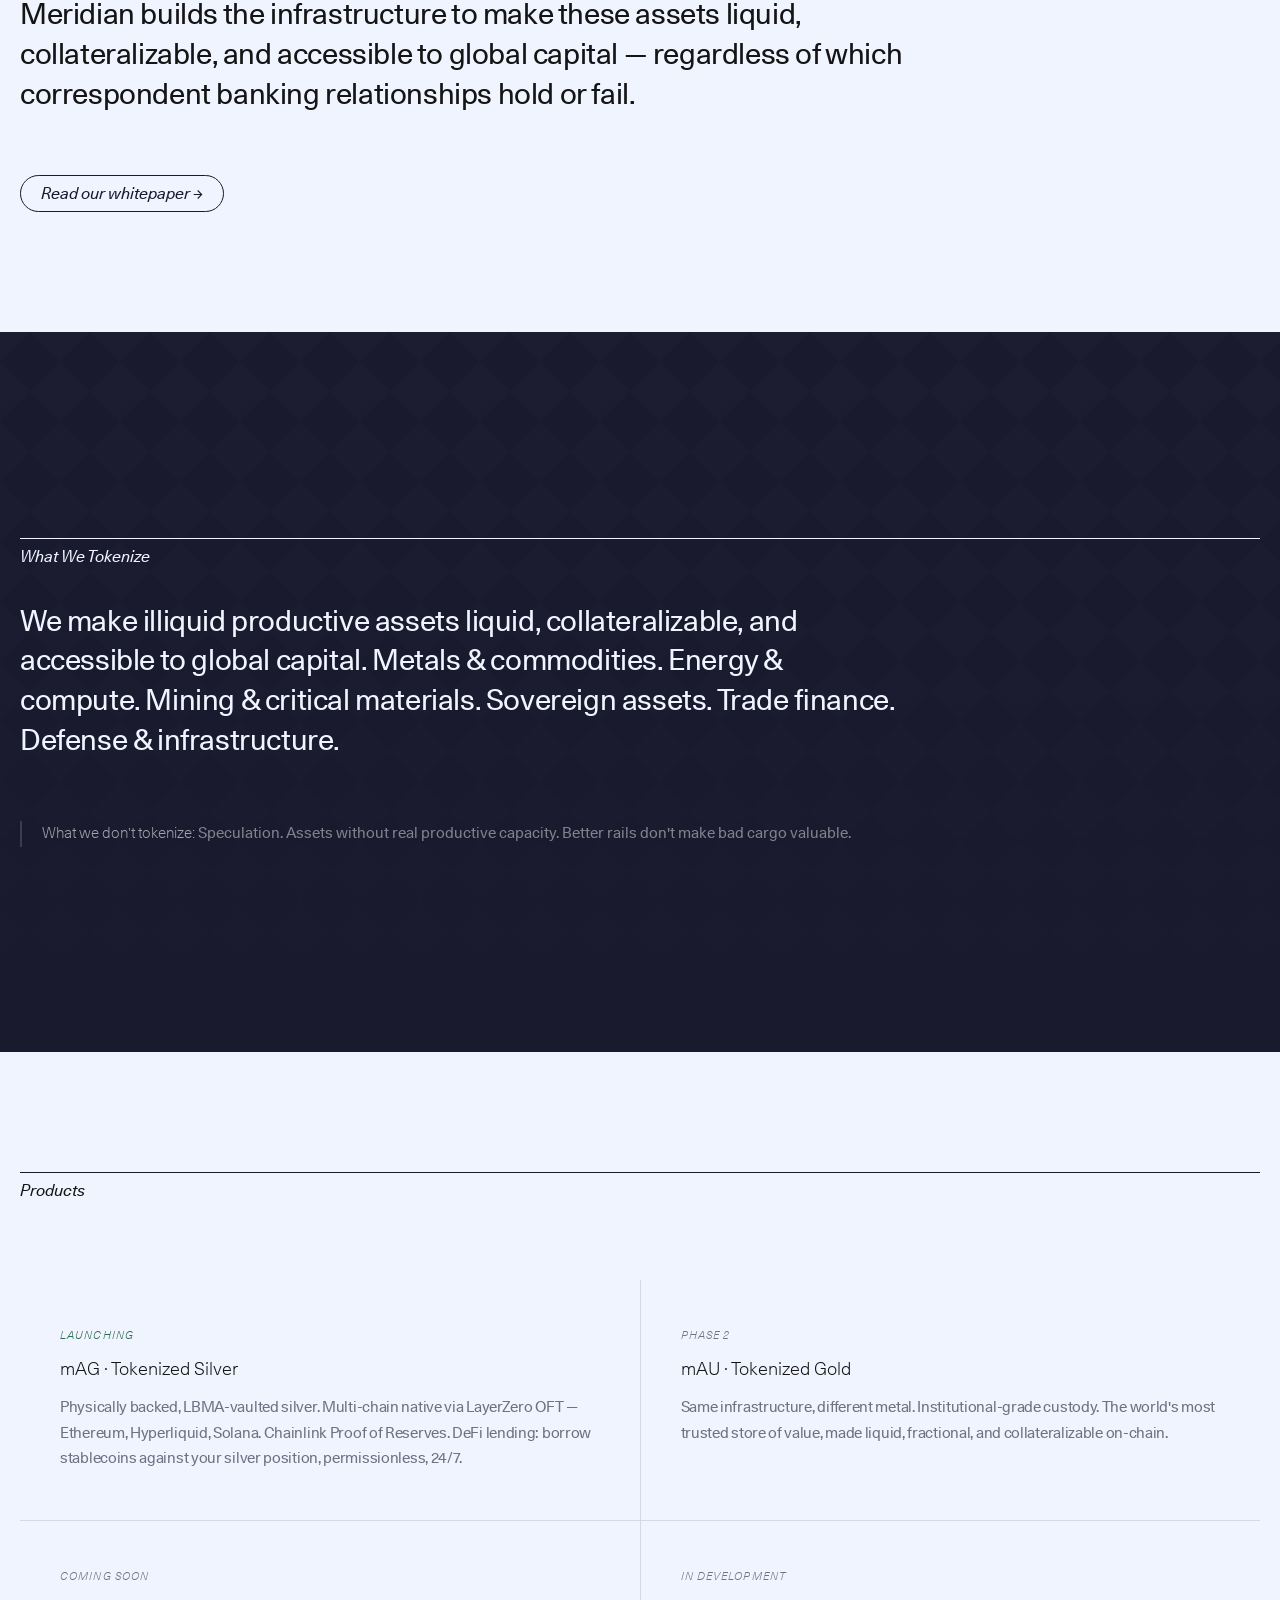
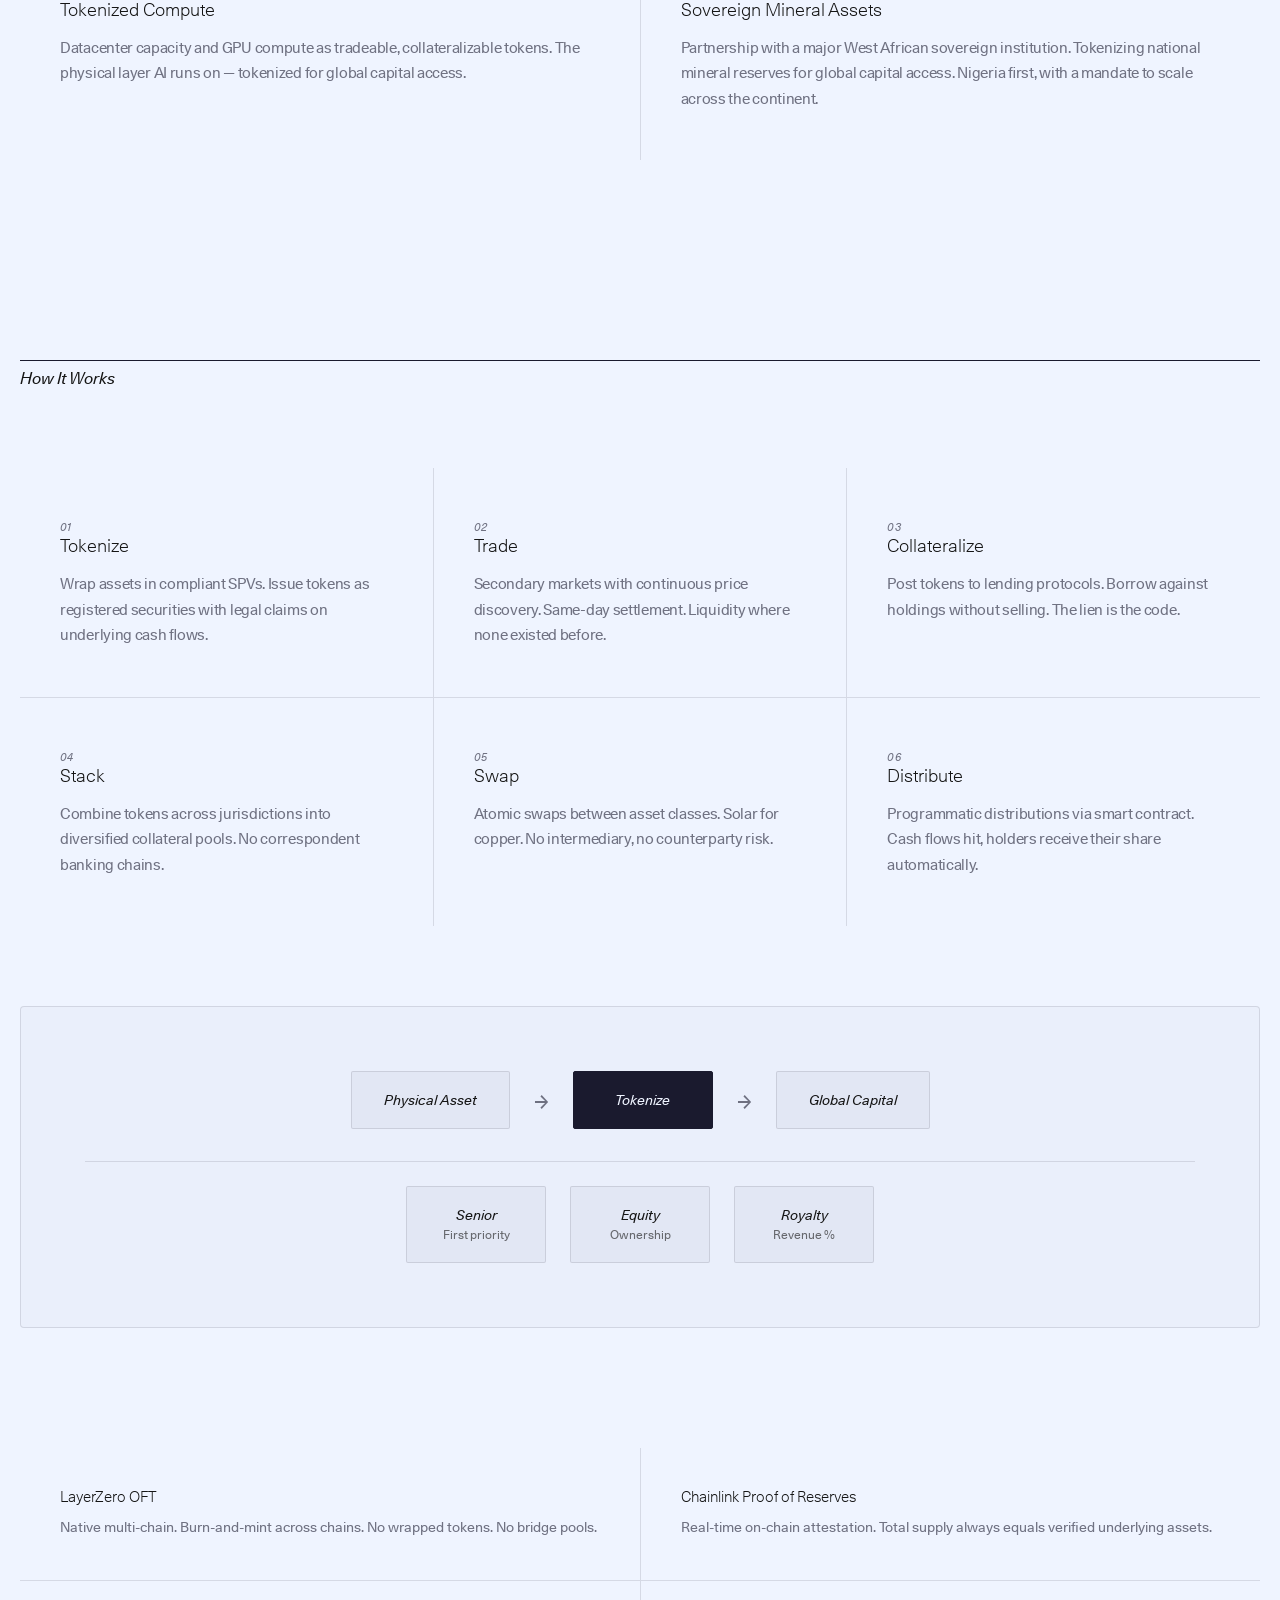
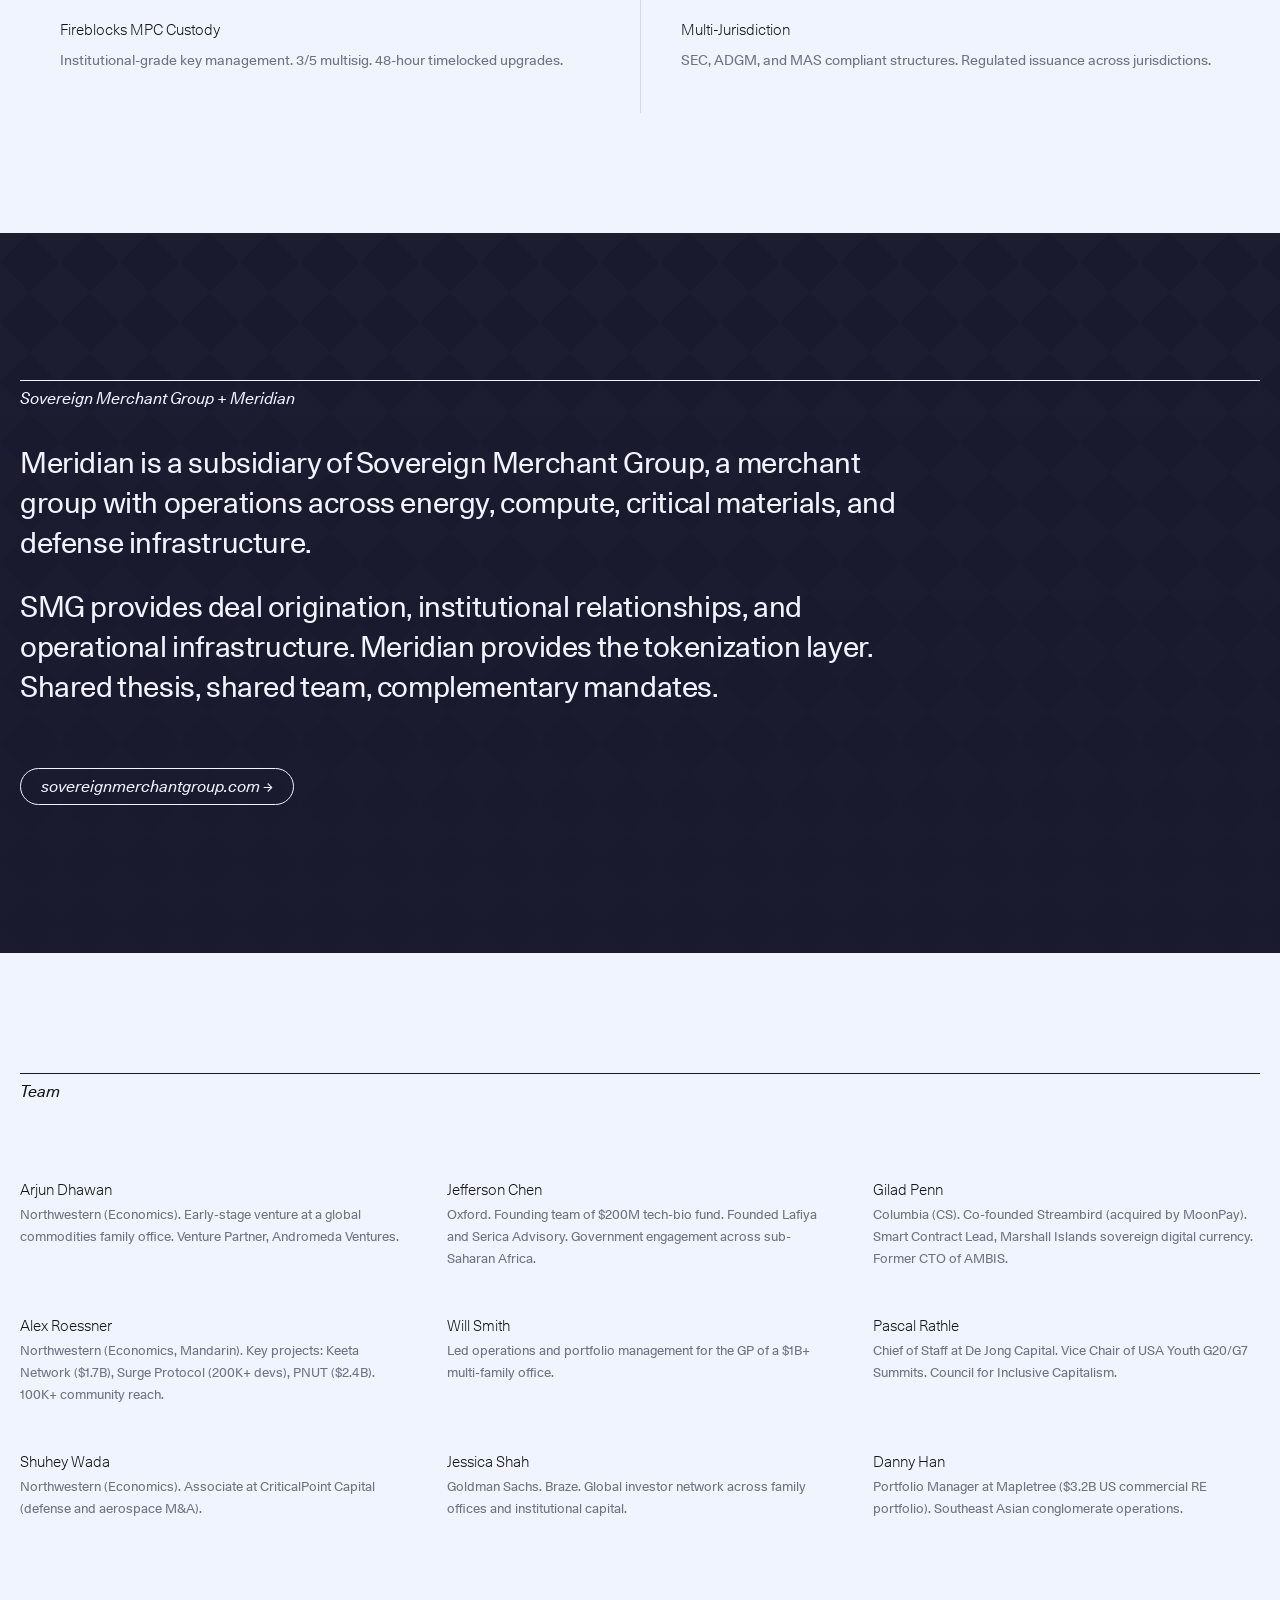
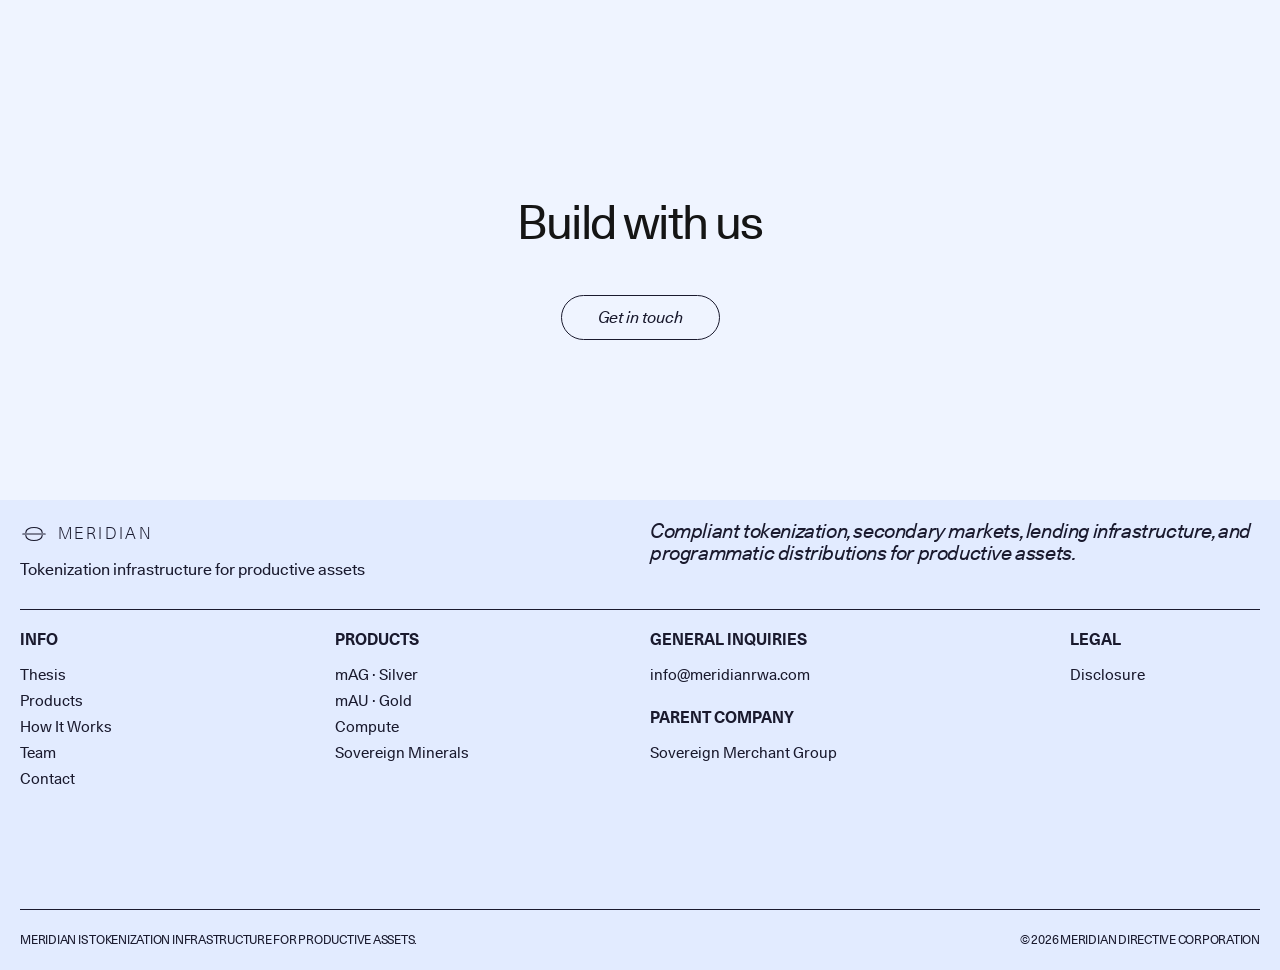
==== commit 7b40271b: "Center hero text on mobile" ====
--- a/index.html
+++ b/index.html
@@ -5,9 +5,9 @@
   <meta name="viewport" content="width=device-width, initial-scale=1.0">
   <title>Meridian — Tokenization Infrastructure for Productive Assets</title>
   <meta name="description" content="Tokenization infrastructure for productive assets. Metals, energy, compute, sovereign minerals.">
-  <link rel="icon" type="image/png" sizes="32x32" href="favicon-32.png">
-  <link rel="icon" type="image/png" sizes="16x16" href="favicon-16.png">
-  <link rel="apple-touch-icon" sizes="180x180" href="apple-touch-icon.png">
+  <link rel="icon" type="image/png" sizes="32x32" href="favicon-32.png?v=2">
+  <link rel="icon" type="image/png" sizes="16x16" href="favicon-16.png?v=2">
+  <link rel="apple-touch-icon" sizes="180x180" href="apple-touch-icon.png?v=2">
   <style>
     /* ============================================
        FONTS — Unica 77
@@ -92,6 +92,7 @@
     .nav-list {
       display: flex; padding: 3px; border-radius: 4px;
       background: var(--color-white); position: relative;
+      overflow-x: auto; -webkit-overflow-scrolling: touch;
     }
     .nav-list li {
       position: relative; z-index: 10; margin-right: 0; border-radius: 4px;
@@ -130,7 +131,7 @@
     }
     @keyframes gridShift { 0% { transform: translate(0, 0); } 100% { transform: translate(80px, 80px); } }
 
-    .hero-content { position: relative; z-index: 1; }
+    .hero-content { position: relative; z-index: 1; padding: 0 14px; }
     .hero-title-cont { margin-bottom: 48px; }
     .hero-title {
       max-width: 34ch; margin: 14px 14px 18px; font-weight: 400;
@@ -451,8 +452,10 @@
     }
     @media (max-width: 768px) {
       .hero-title { font-size: 28px; margin: 10px 10px 14px; }
-      .hero { padding: 0 10px 40px; }
-      .hero-cta { margin: 10px; }
+      .hero { padding: 0 10px 40px; text-align: center; }
+      .hero-title { text-align: center; }
+      .hero-cta { margin: 10px auto; }
+      .hero-divider { text-align: center; }
       .mission-text { grid-column: 1 / 13; font-size: 20px; }
       .dont-tokenize { grid-column: 1 / 13; }
       .image-section .mission-text { font-size: 20px; }
